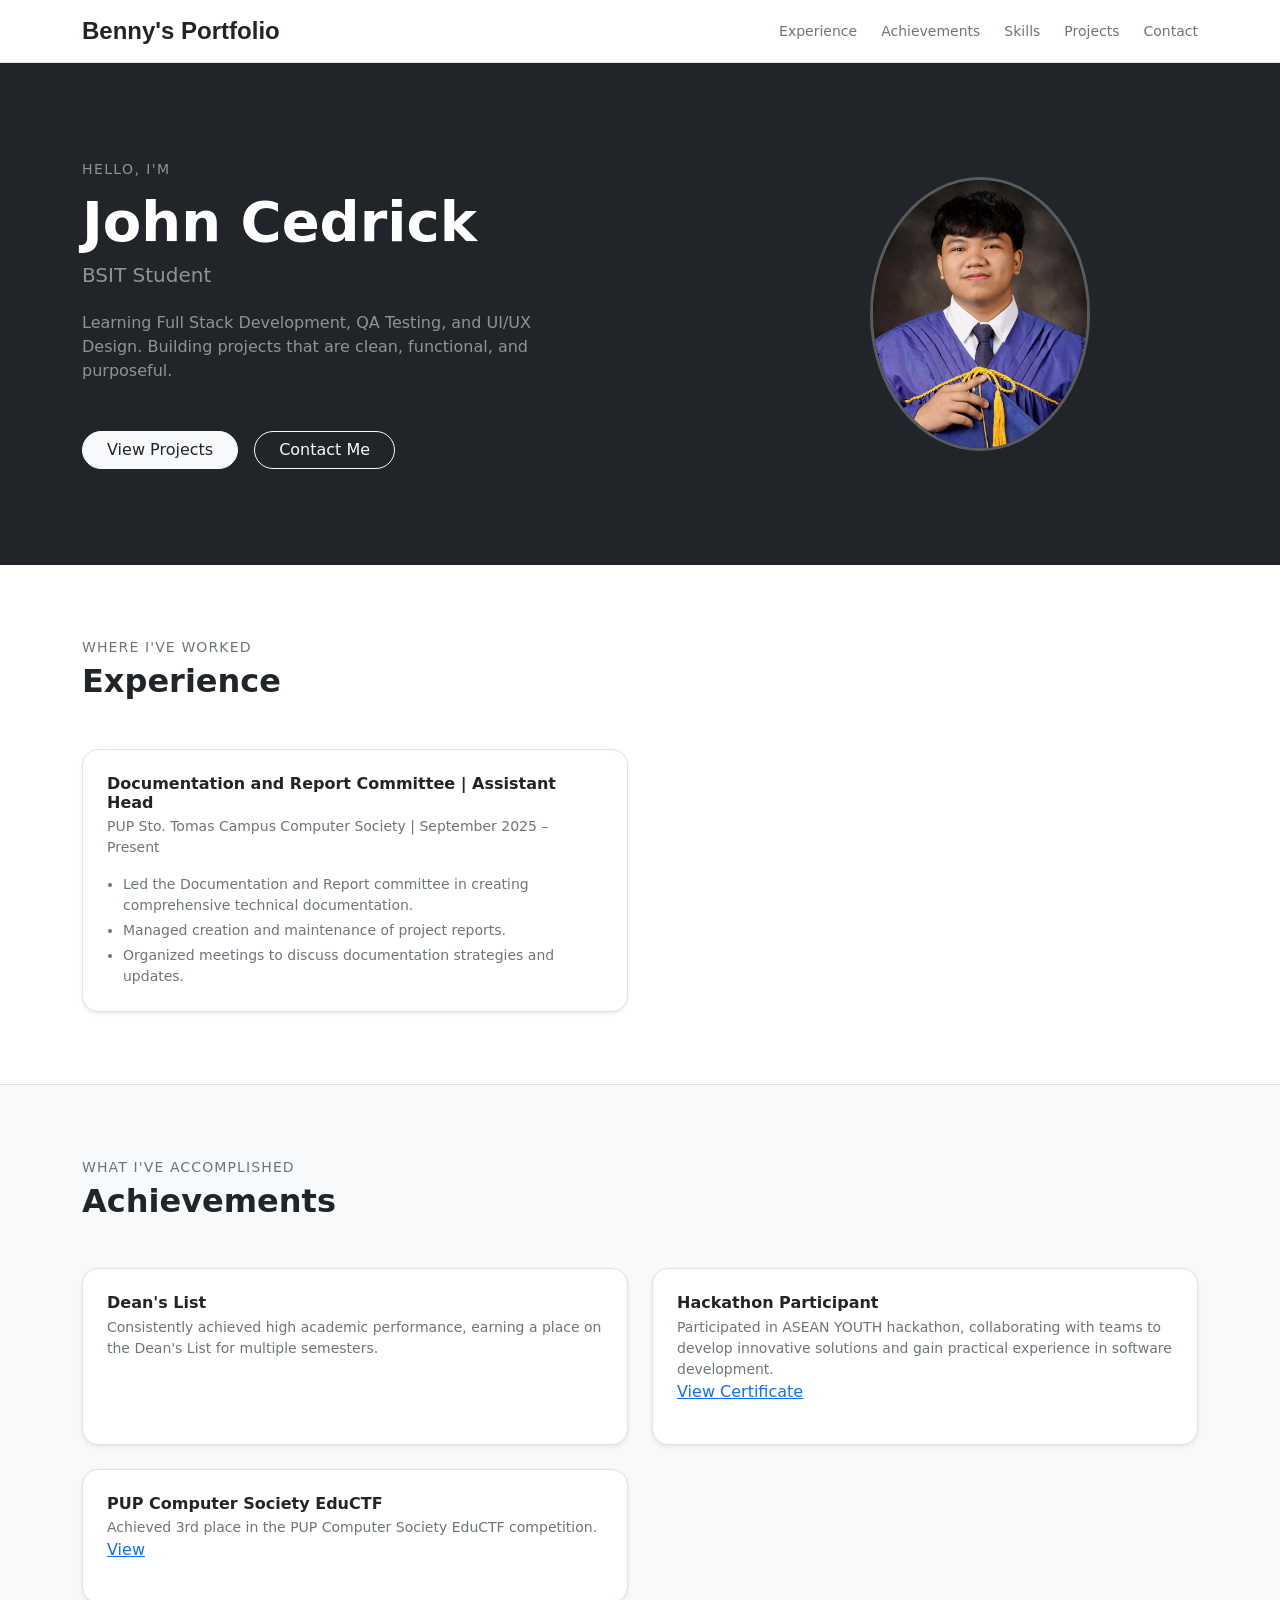
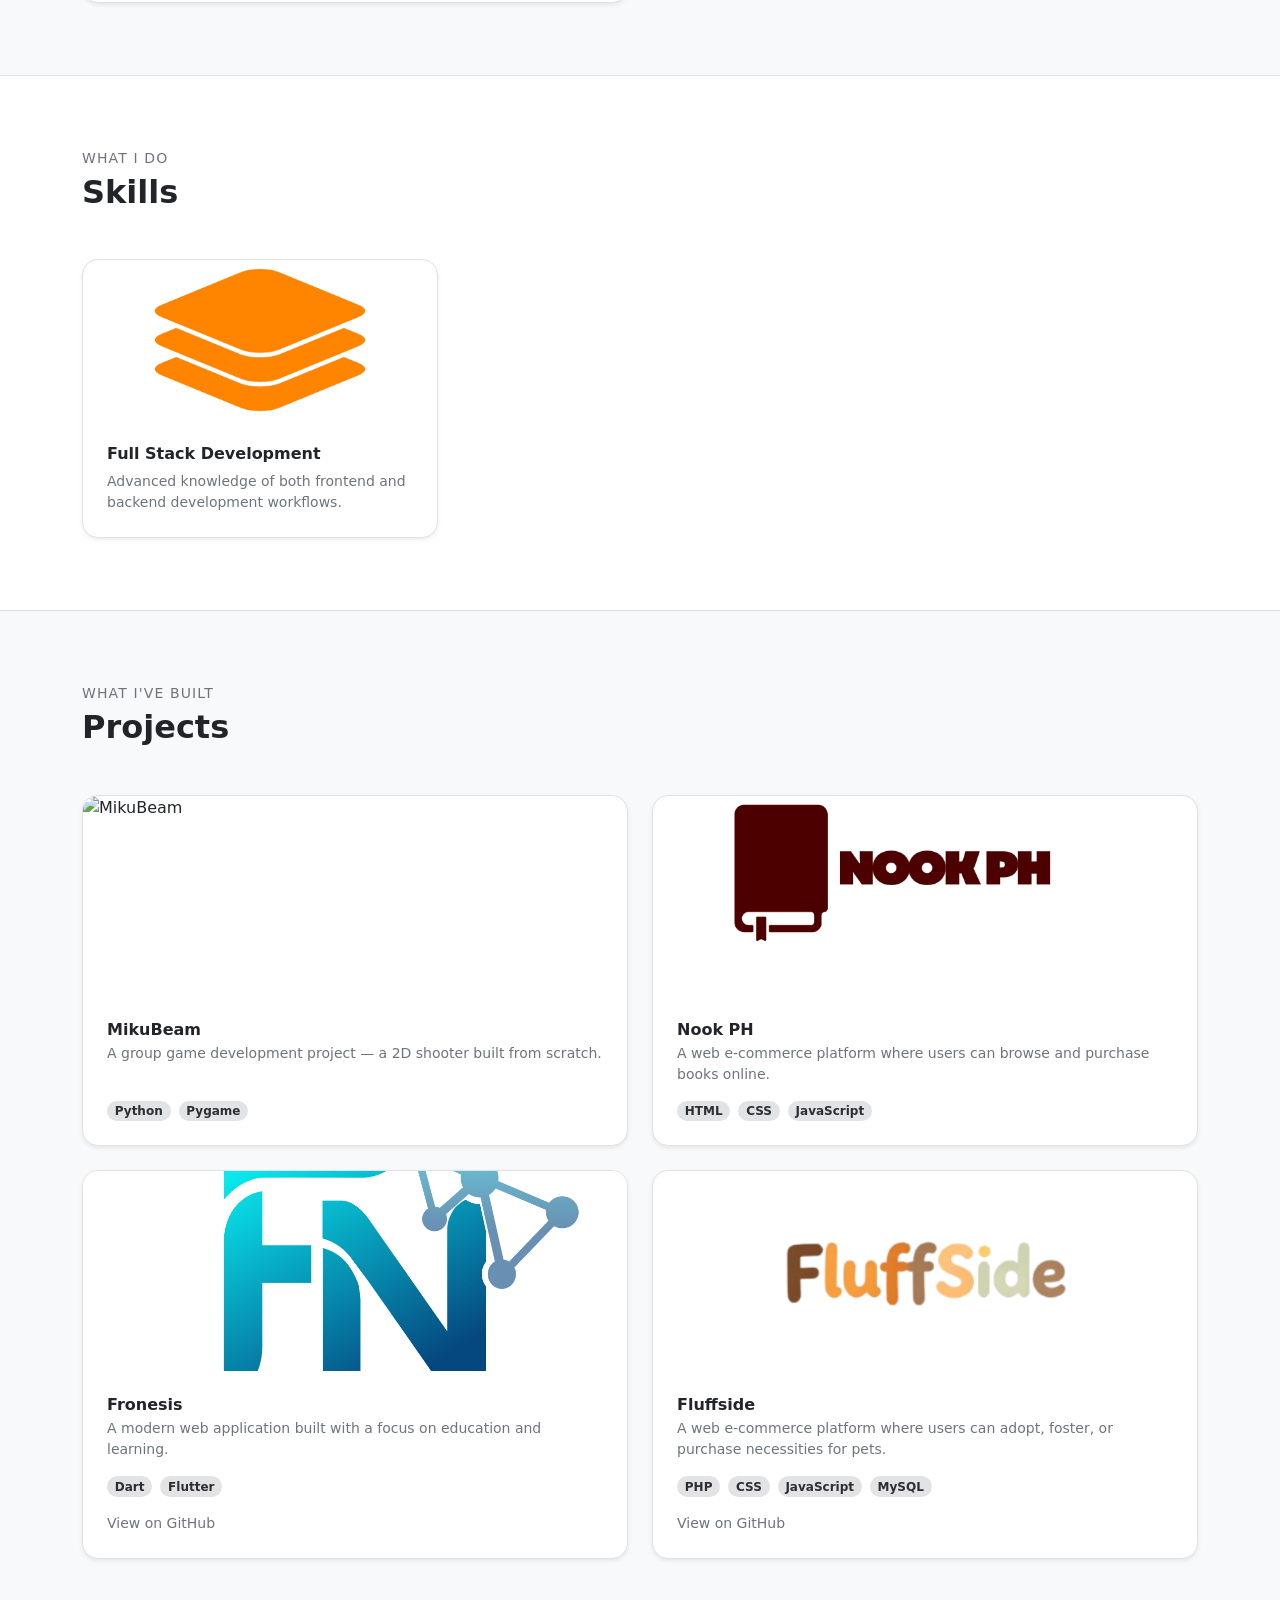
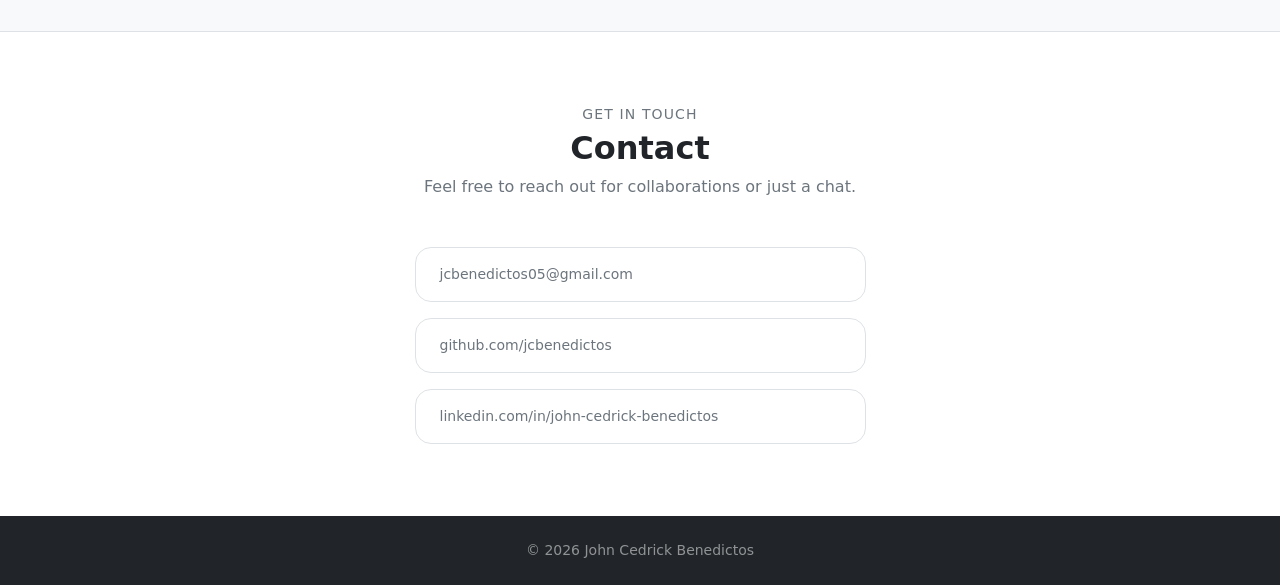
==== index.html @ 55ce28d4 "Add files via upload" ====
<!DOCTYPE html>
<html lang="en">

<head>
    <meta charset="UTF-8" />
    <meta name="viewport" content="width=device-width, initial-scale=1" />
    <title>Benny's Portfolio</title>
    <link rel="icon" href="assets/img/Logo.png" />
    <link href="https://cdn.jsdelivr.net/npm/bootstrap@5.3.8/dist/css/bootstrap.min.css" rel="stylesheet" />
    <link href="assets/css/style.css" rel="stylesheet" />
</head>

<body class="bg-white">


    <nav class="navbar bg-white border-bottom sticky-top">
        <div class="container">
            <span class="navbar-brand fw-semibold text-dark poppins">Benny's Portfolio</span>
            <div class="d-flex gap-4">
                <a href="#experience" class="text-decoration-none text-secondary small fw-medium">Experience</a>
                <a href="#achievements" class="text-decoration-none text-secondary small fw-medium">Achievements</a>
                <a href="#skills" class="text-decoration-none text-secondary small fw-medium">Skills</a>
                <a href="#projects" class="text-decoration-none text-secondary small fw-medium">Projects</a>
                <a href="#contact" class="text-decoration-none text-secondary small fw-medium">Contact</a>
            </div>
        </div>
    </nav>

    
    <section id="about" class="bg-dark text-white py-5">
        <div class="container py-5">
            <div class="row align-items-center g-5">
                <div class="col-md-7">
                    <p class="text-white-50 small fw-medium mb-2 text-uppercase" style="letter-spacing:.1em;">Hello, I'm
                    </p>
                    <h1 class="display-4 fw-bold mb-2">John Cedrick</h1>
                    <h5 class="text-white-50 fw-normal mb-4">BSIT Student</h5>
                    <p class="text-white-50 mb-5" style="max-width:460px;">
                        Learning Full Stack Development, QA Testing, and UI/UX Design. Building projects that are clean,
                        functional, and purposeful.
                    </p>
                    <div class="d-flex gap-3">
                        <a href="#projects" class="btn btn-light text-dark rounded-pill px-4 fw-medium">View
                            Projects</a>
                        <a href="#contact" class="btn btn-outline-light rounded-pill px-4">Contact Me</a>
                    </div>
                </div>
                <div class="col-md-5 text-center">
                    <img src="assets/img/Benny.jpg"
                        class="img-fluid rounded-circle border border-3 border-white border-opacity-25"
                        style="max-width:220px;" alt="Benny" />
                </div>
            </div>
        </div>
    </section>

    
    <section id="experience" class="py-5 bg-white border-bottom">
        <div class="container py-4">
            <p class="text-secondary text-uppercase fw-medium small mb-1" style="letter-spacing:.08em;">Where I've
                Worked</p>
            <h2 class="fw-bold mb-5">Experience</h2>
            <div class="row g-4 align-items-stretch">
                <div class="col-md-6">
                    <div class="card border rounded-4 h-100 shadow-sm">
                        <div class="card-body p-4">
                            <h6 class="fw-semibold mb-1">Documentation and Report Committee | Assistant Head</h6>
                            <p class="text-secondary small mb-3">PUP Sto. Tomas Campus Computer Society | September 2025 – Present</p>
                            <ul class="text-secondary small mb-0 ps-3">
                                <li class="mb-1">Led the Documentation and Report committee in creating comprehensive technical
                                    documentation.</li>
                                <li class="mb-1">Managed creation and maintenance of project reports.</li>
                                <li>Organized meetings to discuss documentation strategies and updates.</li>
                            </ul>
                        </div>
                    </div>
                </div>
            </div>
        </div>
    </section>

    
    <section id="achievements" class="py-5 bg-light border-bottom">
        <div class="container py-4">
            <p class="text-secondary text-uppercase fw-medium small mb-1" style="letter-spacing:.08em;">What I've
                Accomplished</p>
            <h2 class="fw-bold mb-5">Achievements</h2>
            <div class="row g-4 align-items-stretch">
                <div class="col-md-6">
                    <div class="card border rounded-4 h-100 shadow-sm">
                        <div class="card-body p-4">
                            <h6 class="fw-semibold mb-1">Dean's List</h6>
                            <p class="text-secondary small mb-0">Consistently achieved high academic performance, earning a
                                place on the Dean's List for multiple semesters.</p>
                        </div>
                    </div>
                </div>
                <div class="col-md-6">
                    <div class="card border rounded-4 h-100 shadow-sm">
                        <div class="card-body p-4">
                            <h6 class="fw-semibold mb-1">Hackathon Participant</h6>
                            <p class="text-secondary small mb-0">Participated in ASEAN YOUTH hackathon, collaborating with teams
                                to develop innovative solutions and gain practical experience in software development.</p>
                            <p><a href="https://www.virtualbadge.io/certificate-validator?credential=a45b8878-f7ba-4726-ac43-d68487624191" target="_blank" class="text-decoration-underline">View Certificate</a></p>
                        </div>
                    </div>  
                </div>
                <div class="col-md-6">
                    <div class="card border rounded-4 h-100 shadow-sm">
                        <div class="card-body p-4">
                            <h6 class="fw-semibold mb-1">PUP Computer Society EduCTF</h6>
                            <p class="text-secondary small mb-0">Achieved 3rd place in the PUP Computer Society EduCTF competition.</p>
                            <p><a href="https://www.facebook.com/photo/?fbid=1570860725044762&set=pcb.1570860751711426" target="_blank" class="text-decoration-underline">View</a></p>
                        </div>
                    </div>
                </div>
            </div>        
        </div>
    </section>

    
    <section id="skills" class="py-5 bg-white border-bottom">
        <div class="container py-4">
            <p class="text-secondary text-uppercase fw-medium small mb-1" style="letter-spacing:.08em;">What I Do</p>
            <h2 class="fw-bold mb-5">Skills</h2>
            <div class="row g-4">
                <div class="col-md-4">
                    <div class="card border rounded-4 h-100 overflow-hidden shadow-sm">
                        <img src="assets/img/FullStack.png" class="card-img-top object-fit-cover" style="height:160px;"
                            alt="Full Stack Development" />
                        <div class="card-body p-4">
                            <h6 class="fw-semibold mb-2">Full Stack Development</h6>
                            <p class="text-secondary small mb-0">Advanced knowledge of both frontend and backend
                                development workflows.</p>
                        </div>
                    </div>
                </div>
            </div>
        </div>
    </section>

    <section id="projects" class="py-5 bg-light border-bottom">
        <div class="container py-4">
            <p class="text-secondary text-uppercase fw-medium small mb-1" style="letter-spacing:.08em;">What I've Built
            </p>
            <h2 class="fw-bold mb-5">Projects</h2>
            <div class="row g-4 align-items-stretch">

                <div class="col-md-6">
                    <div class="card border rounded-4 h-100 overflow-hidden shadow-sm">
                        <img src="assets/img/MikuBeam.png" class="card-img-top object-fit-cover" style="height:200px;"
                            alt="MikuBeam" />
                        <div class="card-body p-4 d-flex flex-column">
                            <h6 class="fw-semibold mb-1">MikuBeam</h6>
                            <p class="text-secondary small mb-3 flex-grow-1">A group game development project — a 2D
                                shooter built from scratch.</p>
                            <div class="d-flex gap-2 flex-wrap">
                                <span
                                    class="badge bg-secondary-subtle text-secondary-emphasis rounded-pill">Python</span>
                                <span
                                    class="badge bg-secondary-subtle text-secondary-emphasis rounded-pill">Pygame</span>
                            </div>
                        </div>
                    </div>
                </div>

                <div class="col-md-6">
                    <div class="card border rounded-4 h-100 overflow-hidden shadow-sm">
                        <img src="assets/img/Nook.png" class="card-img-top object-fit-cover" style="height:200px;"
                            alt="Nook PH" />
                        <div class="card-body p-4 d-flex flex-column">
                            <h6 class="fw-semibold mb-1">Nook PH</h6>
                            <p class="text-secondary small mb-3 flex-grow-1">A web e-commerce platform where users can
                                browse and purchase books online.</p>
                            <div class="d-flex gap-2 flex-wrap">
                                <span class="badge bg-secondary-subtle text-secondary-emphasis rounded-pill">HTML</span>
                                <span class="badge bg-secondary-subtle text-secondary-emphasis rounded-pill">CSS</span>
                                <span
                                    class="badge bg-secondary-subtle text-secondary-emphasis rounded-pill">JavaScript</span>
                            </div>
                        </div>
                    </div>
                </div>

                <div class="col-md-6">
                    <div class="card border rounded-4 h-100 overflow-hidden shadow-sm">
                        <img src="assets/img/Fronesis.png" class="card-img-top object-fit-cover" style="height:200px;"
                            alt="Fronesis" />
                        <div class="card-body p-4 d-flex flex-column">
                            <h6 class="fw-semibold mb-1">Fronesis</h6>
                            <p class="text-secondary small mb-3 flex-grow-1">A modern web application built with a focus
                                on education and learning.</p>
                            <div class="d-flex gap-2 flex-wrap mb-3">
                                <span class="badge bg-secondary-subtle text-secondary-emphasis rounded-pill">Dart</span>
                                <span
                                    class="badge bg-secondary-subtle text-secondary-emphasis rounded-pill">Flutter</span>
                            </div>
                            <a href="https://github.com/MarckJedrickMabalot/Fronesis.git" target="_blank"
                                class="text-secondary small text-decoration-none">
                                View on GitHub
                            </a>
                        </div>
                    </div>
                </div>

                <div class="col-md-6">
                    <div class="card border rounded-4 h-100 overflow-hidden shadow-sm">
                        <img src="assets/img/Fluffside.png" class="card-img-top object-fit-cover" style="height:200px;"
                            alt="Fluffside" />
                        <div class="card-body p-4 d-flex flex-column">
                            <h6 class="fw-semibold mb-1">Fluffside</h6>
                            <p class="text-secondary small mb-3 flex-grow-1">A web e-commerce platform where users can
                                adopt, foster, or purchase necessities for pets.</p>
                            <div class="d-flex gap-2 flex-wrap mb-3">
                                <span class="badge bg-secondary-subtle text-secondary-emphasis rounded-pill">PHP</span>
                                <span class="badge bg-secondary-subtle text-secondary-emphasis rounded-pill">CSS</span>
                                <span
                                    class="badge bg-secondary-subtle text-secondary-emphasis rounded-pill">JavaScript</span>
                                <span
                                    class="badge bg-secondary-subtle text-secondary-emphasis rounded-pill">MySQL</span>
                            </div>
                            <a href="https://github.com/jcbenedictos/Fluffside.git" target="_blank"
                                class="text-secondary small text-decoration-none">
                                View on GitHub
                            </a>
                        </div>
                    </div>
                </div>

            </div>
        </div>
    </section>

    
    <section id="contact" class="py-5 bg-white">
        <div class="container py-4">
            <div class="row justify-content-center">
                <div class="col-lg-5 text-center">
                    <p class="text-secondary text-uppercase fw-medium small mb-1" style="letter-spacing:.08em;">Get In
                        Touch</p>
                    <h2 class="fw-bold mb-2">Contact</h2>
                    <p class="text-secondary mb-5">Feel free to reach out for collaborations or just a chat.</p>
                    <div class="vstack gap-3 text-start">
                        <div class="d-flex align-items-center gap-3 border rounded-4 px-4 py-3">
                            <span class="text-secondary small">jcbenedictos05@gmail.com</span>
                        </div>
                        <a href="https://github.com/jcbenedictos" target="_blank"
                            class="d-flex align-items-center gap-3 border rounded-4 px-4 py-3 text-decoration-none">
                            <span class="text-secondary small">github.com/jcbenedictos</span>
                        </a>
                        <a href="https://www.linkedin.com/in/john-cedrick-benedictos-a9b222416/" target="_blank"
                            class="d-flex align-items-center gap-3 border rounded-4 px-4 py-3 text-decoration-none">
                            <span class="text-secondary small">linkedin.com/in/john-cedrick-benedictos</span>
                        </a>
                    </div>
                </div>
            </div>
        </div>
    </section>

    <footer class="bg-dark py-4 text-center">
        <p class="small mb-0 text-white-50">© 2026 John Cedrick Benedictos</p>
    </footer>

</body>

</html>
---- assets/css/style.css ----
.poppins {
    font-family: 'Poppins', sans-serif;
    font-size: 24px;
}

.montserrat {
    font-family: 'Montserrat', sans-serif;
    font-size: 24px;
}
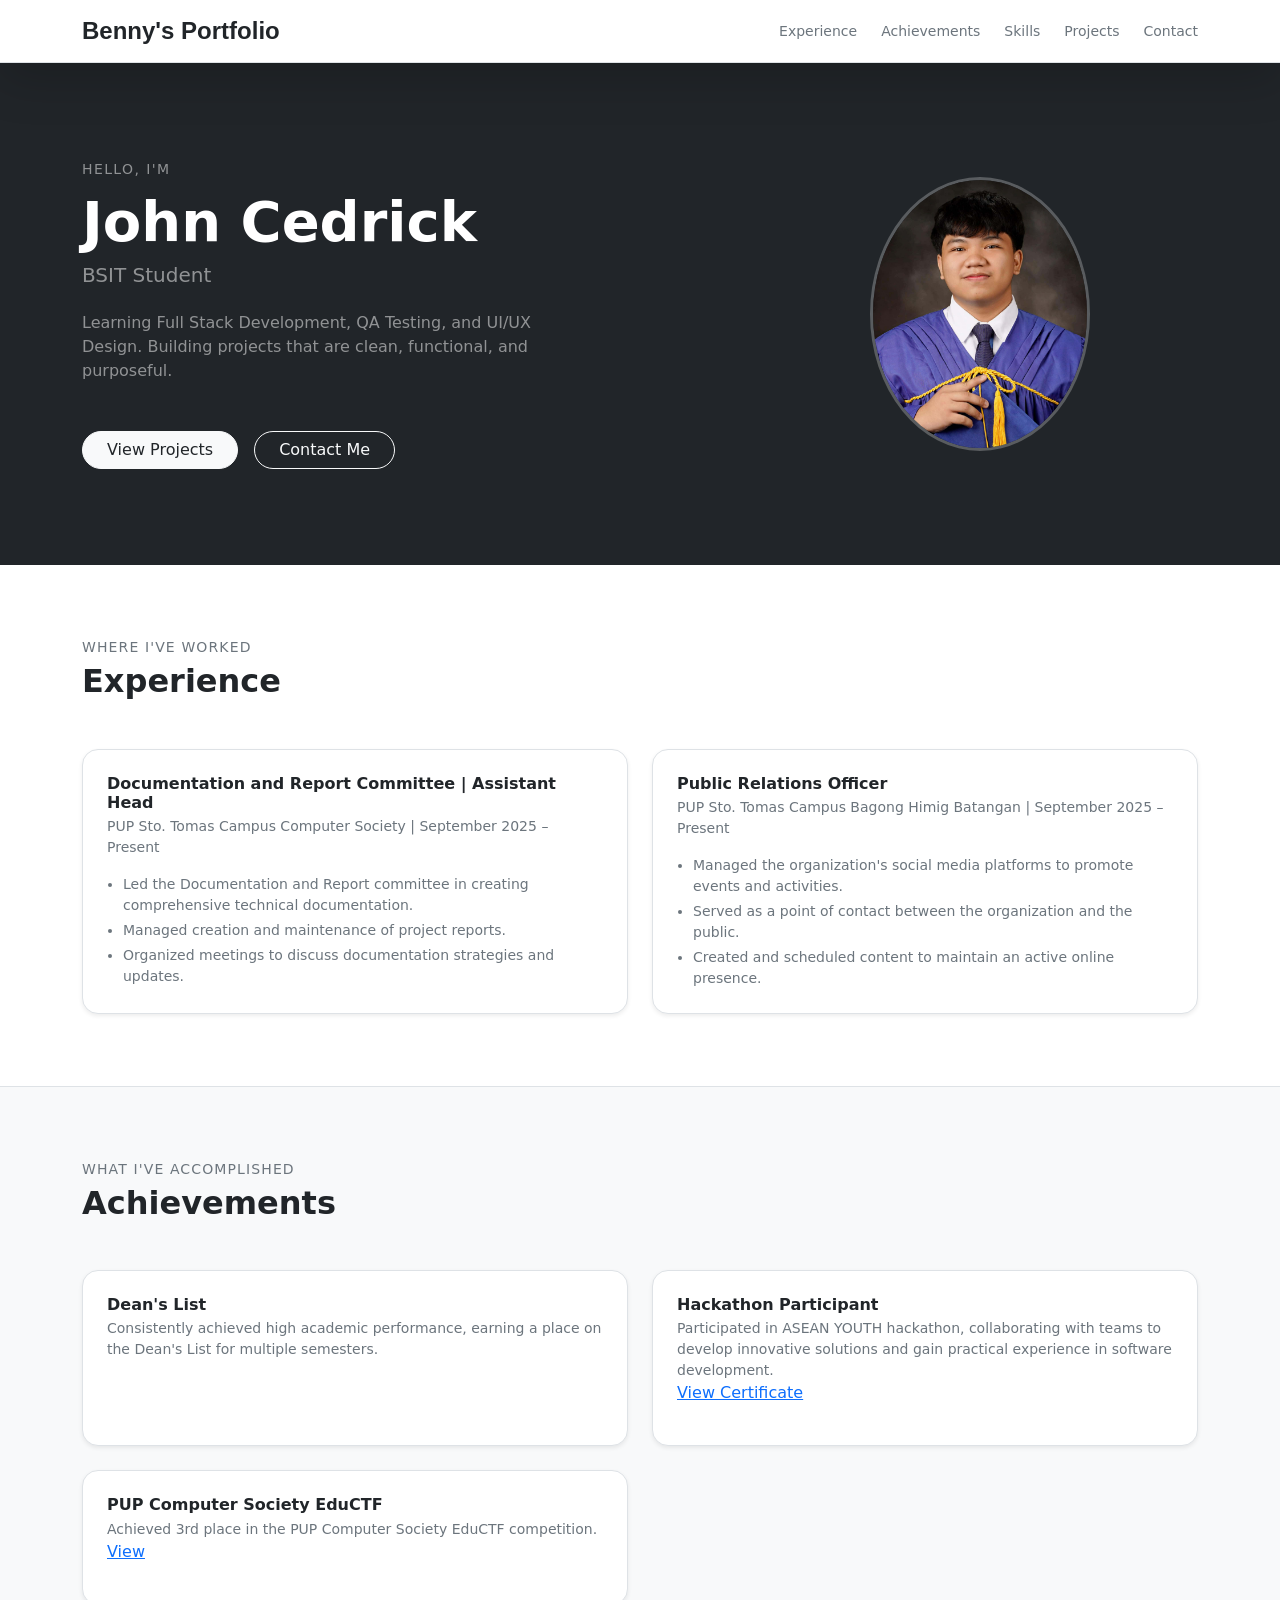
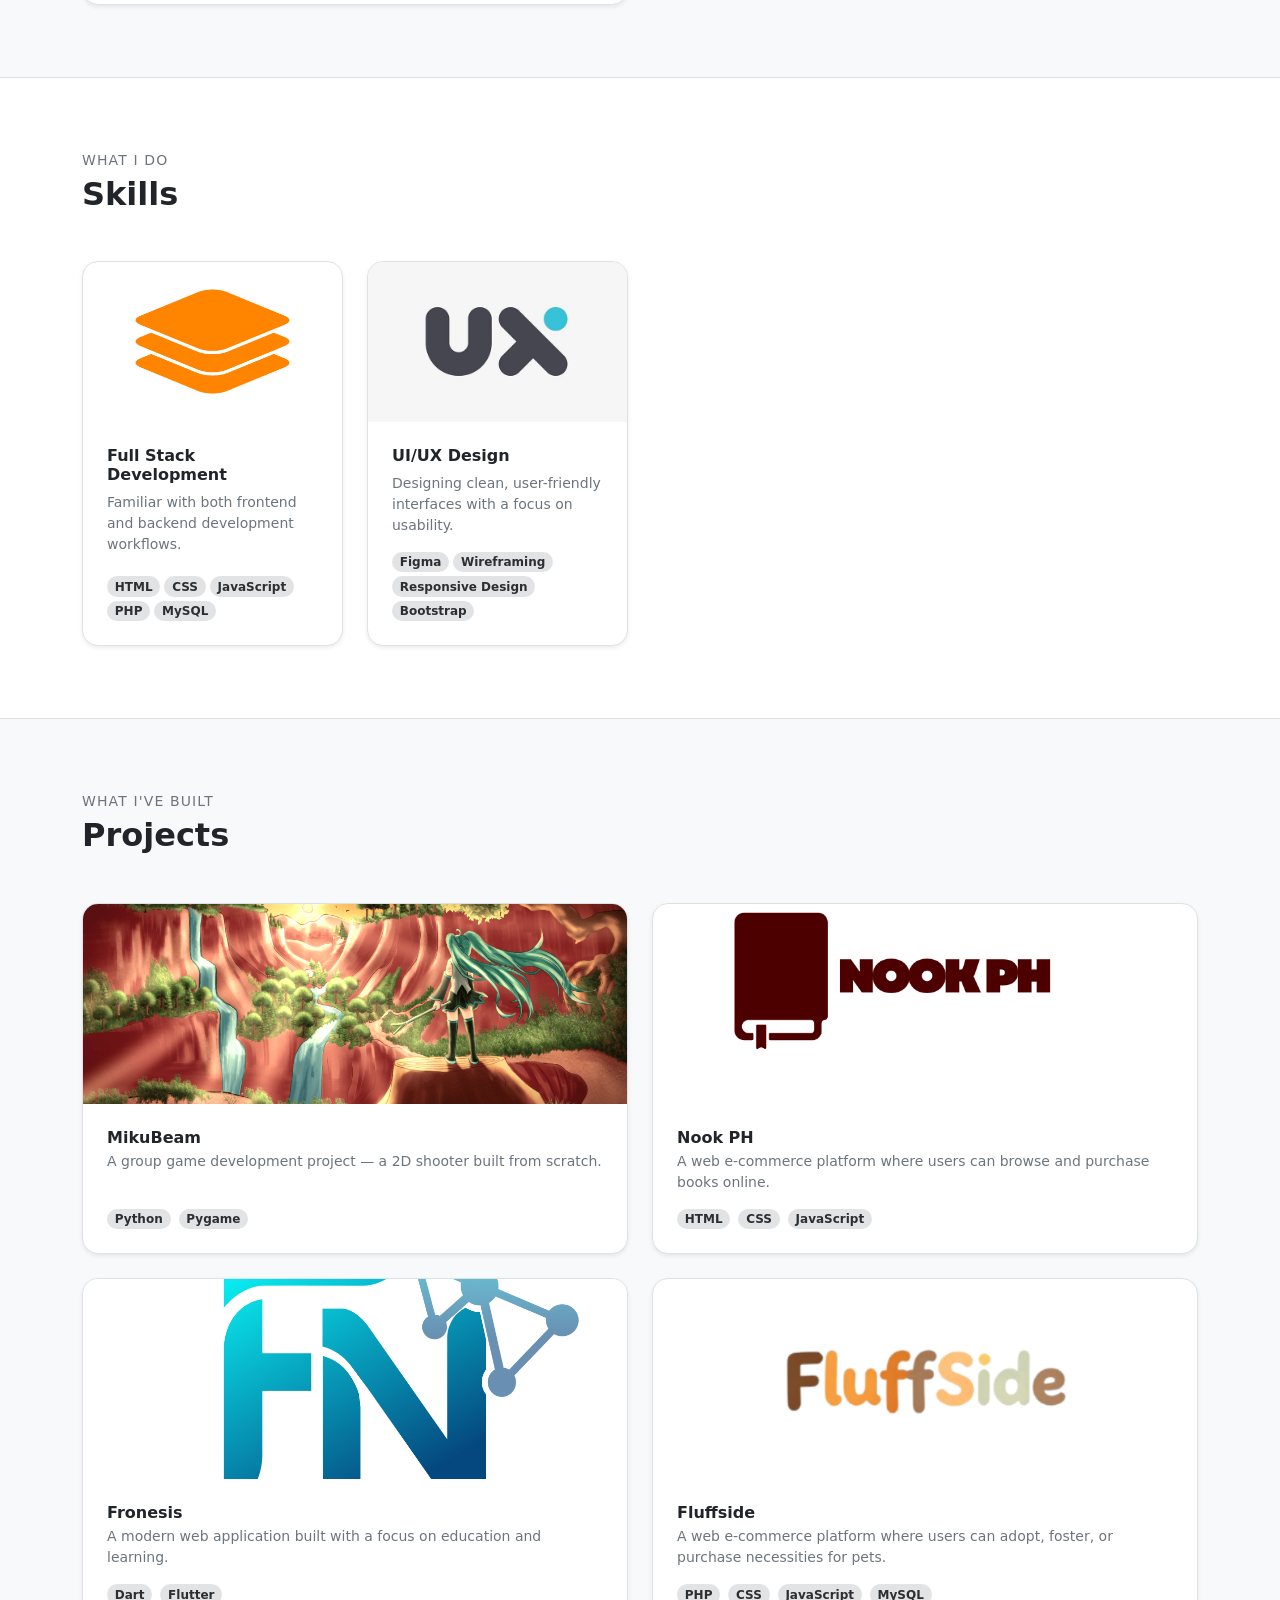
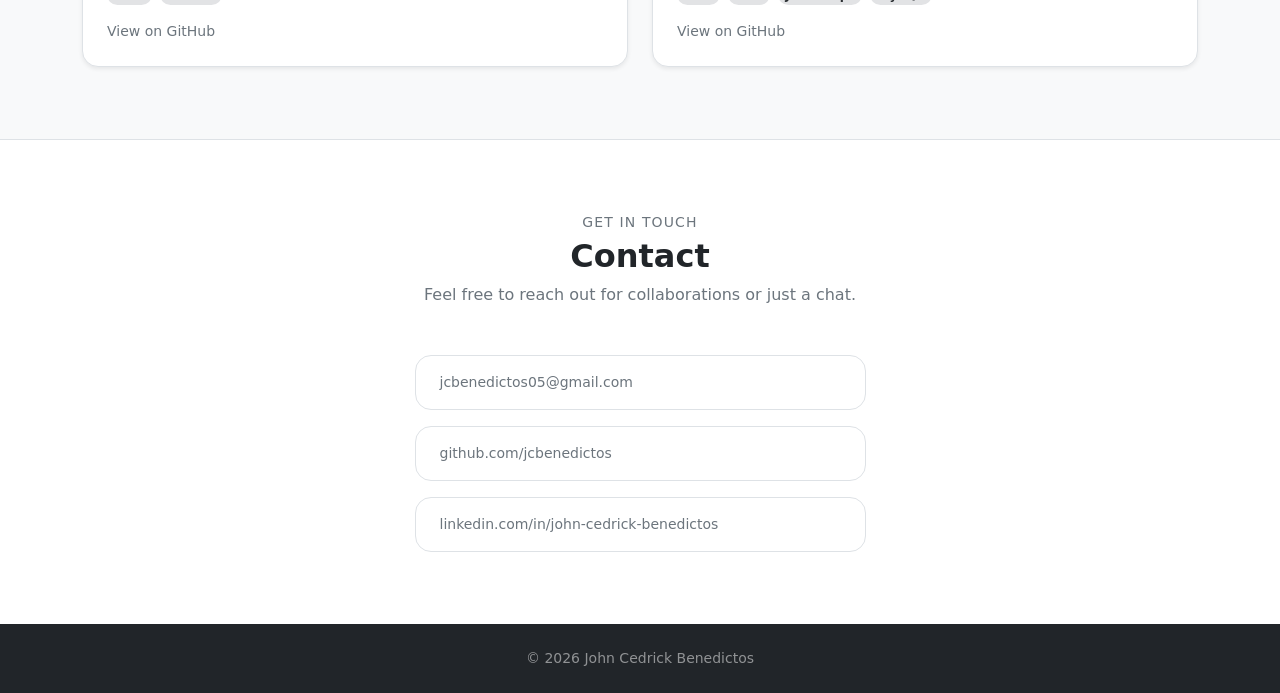
==== commit 04deb238: "Please gumana ka Hatsune Miku" ====
--- a/index.html
+++ b/index.html
@@ -2,18 +2,17 @@
 <html lang="en">
 
 <head>
-    <meta charset="UTF-8" />
-    <meta name="viewport" content="width=device-width, initial-scale=1" />
+    <meta charset="UTF-8"/>
+    <meta name="viewport" content="width=device-width, initial-scale=1"/>
     <title>Benny's Portfolio</title>
-    <link rel="icon" href="assets/img/Logo.png" />
-    <link href="https://cdn.jsdelivr.net/npm/bootstrap@5.3.8/dist/css/bootstrap.min.css" rel="stylesheet" />
-    <link href="assets/css/style.css" rel="stylesheet" />
+    <link rel="icon" href="assets/img/Logo.png"/>
+    <link href="https://cdn.jsdelivr.net/npm/bootstrap@5.3.8/dist/css/bootstrap.min.css" rel="stylesheet"/>
+    <link href="assets/css/style.css" rel="stylesheet"/>
 </head>
 
 <body class="bg-white">
 
-
-    <nav class="navbar bg-white border-bottom sticky-top">
+    <nav class="navbar bg-white border-bottom sticky-top shadow-lg">
         <div class="container">
             <span class="navbar-brand fw-semibold text-dark poppins">Benny's Portfolio</span>
             <div class="d-flex gap-4">
@@ -26,7 +25,6 @@
         </div>
     </nav>
 
-    
     <section id="about" class="bg-dark text-white py-5">
         <div class="container py-5">
             <div class="row align-items-center g-5">
@@ -54,7 +52,6 @@
         </div>
     </section>
 
-    
     <section id="experience" class="py-5 bg-white border-bottom">
         <div class="container py-4">
             <p class="text-secondary text-uppercase fw-medium small mb-1" style="letter-spacing:.08em;">Where I've
@@ -65,9 +62,11 @@
                     <div class="card border rounded-4 h-100 shadow-sm">
                         <div class="card-body p-4">
                             <h6 class="fw-semibold mb-1">Documentation and Report Committee | Assistant Head</h6>
-                            <p class="text-secondary small mb-3">PUP Sto. Tomas Campus Computer Society | September 2025 – Present</p>
+                            <p class="text-secondary small mb-3">PUP Sto. Tomas Campus Computer Society | September 2025
+                                – Present</p>
                             <ul class="text-secondary small mb-0 ps-3">
-                                <li class="mb-1">Led the Documentation and Report committee in creating comprehensive technical
+                                <li class="mb-1">Led the Documentation and Report committee in creating comprehensive
+                                    technical
                                     documentation.</li>
                                 <li class="mb-1">Managed creation and maintenance of project reports.</li>
                                 <li>Organized meetings to discuss documentation strategies and updates.</li>
@@ -75,11 +74,26 @@
                         </div>
                     </div>
                 </div>
-            </div>
-        </div>
-    </section>
-
-    
+                <div class="col-md-6">
+                    <div class="card border rounded-4 h-100 shadow-sm">
+                        <div class="card-body p-4">
+                            <h6 class="fw-semibold mb-1">Public Relations Officer</h6>
+                            <p class="text-secondary small mb-3">PUP Sto. Tomas Campus Bagong Himig Batangan | September
+                                2025 – Present</p>
+                            <ul class="text-secondary small mb-0 ps-3">
+                                <li class="mb-1">Managed the organization's social media platforms to promote events and
+                                    activities.</li>
+                                <li class="mb-1">Served as a point of contact between the organization and the public.
+                                </li>
+                                <li>Created and scheduled content to maintain an active online presence.</li>
+                            </ul>
+                        </div>
+                    </div>
+                </div>
+            </div>
+        </div>
+    </section>
+
     <section id="achievements" class="py-5 bg-light border-bottom">
         <div class="container py-4">
             <p class="text-secondary text-uppercase fw-medium small mb-1" style="letter-spacing:.08em;">What I've
@@ -90,7 +104,8 @@
                     <div class="card border rounded-4 h-100 shadow-sm">
                         <div class="card-body p-4">
                             <h6 class="fw-semibold mb-1">Dean's List</h6>
-                            <p class="text-secondary small mb-0">Consistently achieved high academic performance, earning a
+                            <p class="text-secondary small mb-0">Consistently achieved high academic performance,
+                                earning a
                                 place on the Dean's List for multiple semesters.</p>
                         </div>
                     </div>
@@ -99,39 +114,73 @@
                     <div class="card border rounded-4 h-100 shadow-sm">
                         <div class="card-body p-4">
                             <h6 class="fw-semibold mb-1">Hackathon Participant</h6>
-                            <p class="text-secondary small mb-0">Participated in ASEAN YOUTH hackathon, collaborating with teams
-                                to develop innovative solutions and gain practical experience in software development.</p>
-                            <p><a href="https://www.virtualbadge.io/certificate-validator?credential=a45b8878-f7ba-4726-ac43-d68487624191" target="_blank" class="text-decoration-underline">View Certificate</a></p>
-                        </div>
-                    </div>  
+                            <p class="text-secondary small mb-0">Participated in ASEAN YOUTH hackathon, collaborating
+                                with teams
+                                to develop innovative solutions and gain practical experience in software development.
+                            </p>
+                            <p><a href="https://www.virtualbadge.io/certificate-validator?credential=a45b8878-f7ba-4726-ac43-d68487624191"
+                                    target="_blank" class="text-decoration-underline">View Certificate</a></p>
+                        </div>
+                    </div>
                 </div>
                 <div class="col-md-6">
                     <div class="card border rounded-4 h-100 shadow-sm">
                         <div class="card-body p-4">
                             <h6 class="fw-semibold mb-1">PUP Computer Society EduCTF</h6>
-                            <p class="text-secondary small mb-0">Achieved 3rd place in the PUP Computer Society EduCTF competition.</p>
-                            <p><a href="https://www.facebook.com/photo/?fbid=1570860725044762&set=pcb.1570860751711426" target="_blank" class="text-decoration-underline">View</a></p>
-                        </div>
-                    </div>
-                </div>
-            </div>        
-        </div>
-    </section>
-
-    
+                            <p class="text-secondary small mb-0">Achieved 3rd place in the PUP Computer Society EduCTF
+                                competition.</p>
+                            <p><a href="https://www.facebook.com/photo/?fbid=1570860725044762&set=pcb.1570860751711426"
+                                    target="_blank" class="text-decoration-underline">View</a></p>
+                        </div>
+                    </div>
+                </div>
+            </div>
+        </div>
+    </section>
+
     <section id="skills" class="py-5 bg-white border-bottom">
         <div class="container py-4">
             <p class="text-secondary text-uppercase fw-medium small mb-1" style="letter-spacing:.08em;">What I Do</p>
             <h2 class="fw-bold mb-5">Skills</h2>
             <div class="row g-4">
-                <div class="col-md-4">
+                <div class="col-md-3">
                     <div class="card border rounded-4 h-100 overflow-hidden shadow-sm">
                         <img src="assets/img/FullStack.png" class="card-img-top object-fit-cover" style="height:160px;"
                             alt="Full Stack Development" />
-                        <div class="card-body p-4">
+                        <div class="card-body p-4 d-flex flex-column">
                             <h6 class="fw-semibold mb-2">Full Stack Development</h6>
-                            <p class="text-secondary small mb-0">Advanced knowledge of both frontend and backend
-                                development workflows.</p>
+                            <p class="text-secondary small mb-3">Familiar with both frontend and backend development
+                                workflows.</p>
+                            <div class="d-flex flex-wrap gap-1 mt-auto">
+                                <span class="badge bg-secondary-subtle text-secondary-emphasis rounded-pill">HTML</span>
+                                <span class="badge bg-secondary-subtle text-secondary-emphasis rounded-pill">CSS</span>
+                                <span
+                                    class="badge bg-secondary-subtle text-secondary-emphasis rounded-pill">JavaScript</span>
+                                <span class="badge bg-secondary-subtle text-secondary-emphasis rounded-pill">PHP</span>
+                                <span
+                                    class="badge bg-secondary-subtle text-secondary-emphasis rounded-pill">MySQL</span>
+                            </div>
+                        </div>
+                    </div>
+                </div>
+                <div class="col-md-3">
+                    <div class="card border rounded-4 h-100 overflow-hidden shadow-sm">
+                        <img src="assets/img/UIUX.jpg" class="card-img-top object-fit-cover" style="height:160px;"
+                            alt="UI/UX Design" />
+                        <div class="card-body p-4 d-flex flex-column">
+                            <h6 class="fw-semibold mb-2">UI/UX Design</h6>
+                            <p class="text-secondary small mb-3">Designing clean, user-friendly interfaces with a focus
+                                on usability.</p>
+                            <div class="d-flex flex-wrap gap-1 mt-auto">
+                                <span
+                                    class="badge bg-secondary-subtle text-secondary-emphasis rounded-pill">Figma</span>
+                                <span
+                                    class="badge bg-secondary-subtle text-secondary-emphasis rounded-pill">Wireframing</span>
+                                <span class="badge bg-secondary-subtle text-secondary-emphasis rounded-pill">Responsive
+                                    Design</span>
+                                <span
+                                    class="badge bg-secondary-subtle text-secondary-emphasis rounded-pill">Bootstrap</span>
+                            </div>
                         </div>
                     </div>
                 </div>
@@ -148,7 +197,7 @@
 
                 <div class="col-md-6">
                     <div class="card border rounded-4 h-100 overflow-hidden shadow-sm">
-                        <img src="assets/img/MikuBeam.png" class="card-img-top object-fit-cover" style="height:200px;"
+                        <img src="assets/img/Mikubeam.png" class="card-img-top object-fit-cover" style="height:200px;"
                             alt="MikuBeam" />
                         <div class="card-body p-4 d-flex flex-column">
                             <h6 class="fw-semibold mb-1">MikuBeam</h6>
@@ -231,7 +280,6 @@
         </div>
     </section>
 
-    
     <section id="contact" class="py-5 bg-white">
         <div class="container py-4">
             <div class="row justify-content-center">
@@ -263,5 +311,4 @@
     </footer>
 
 </body>
-
 </html>
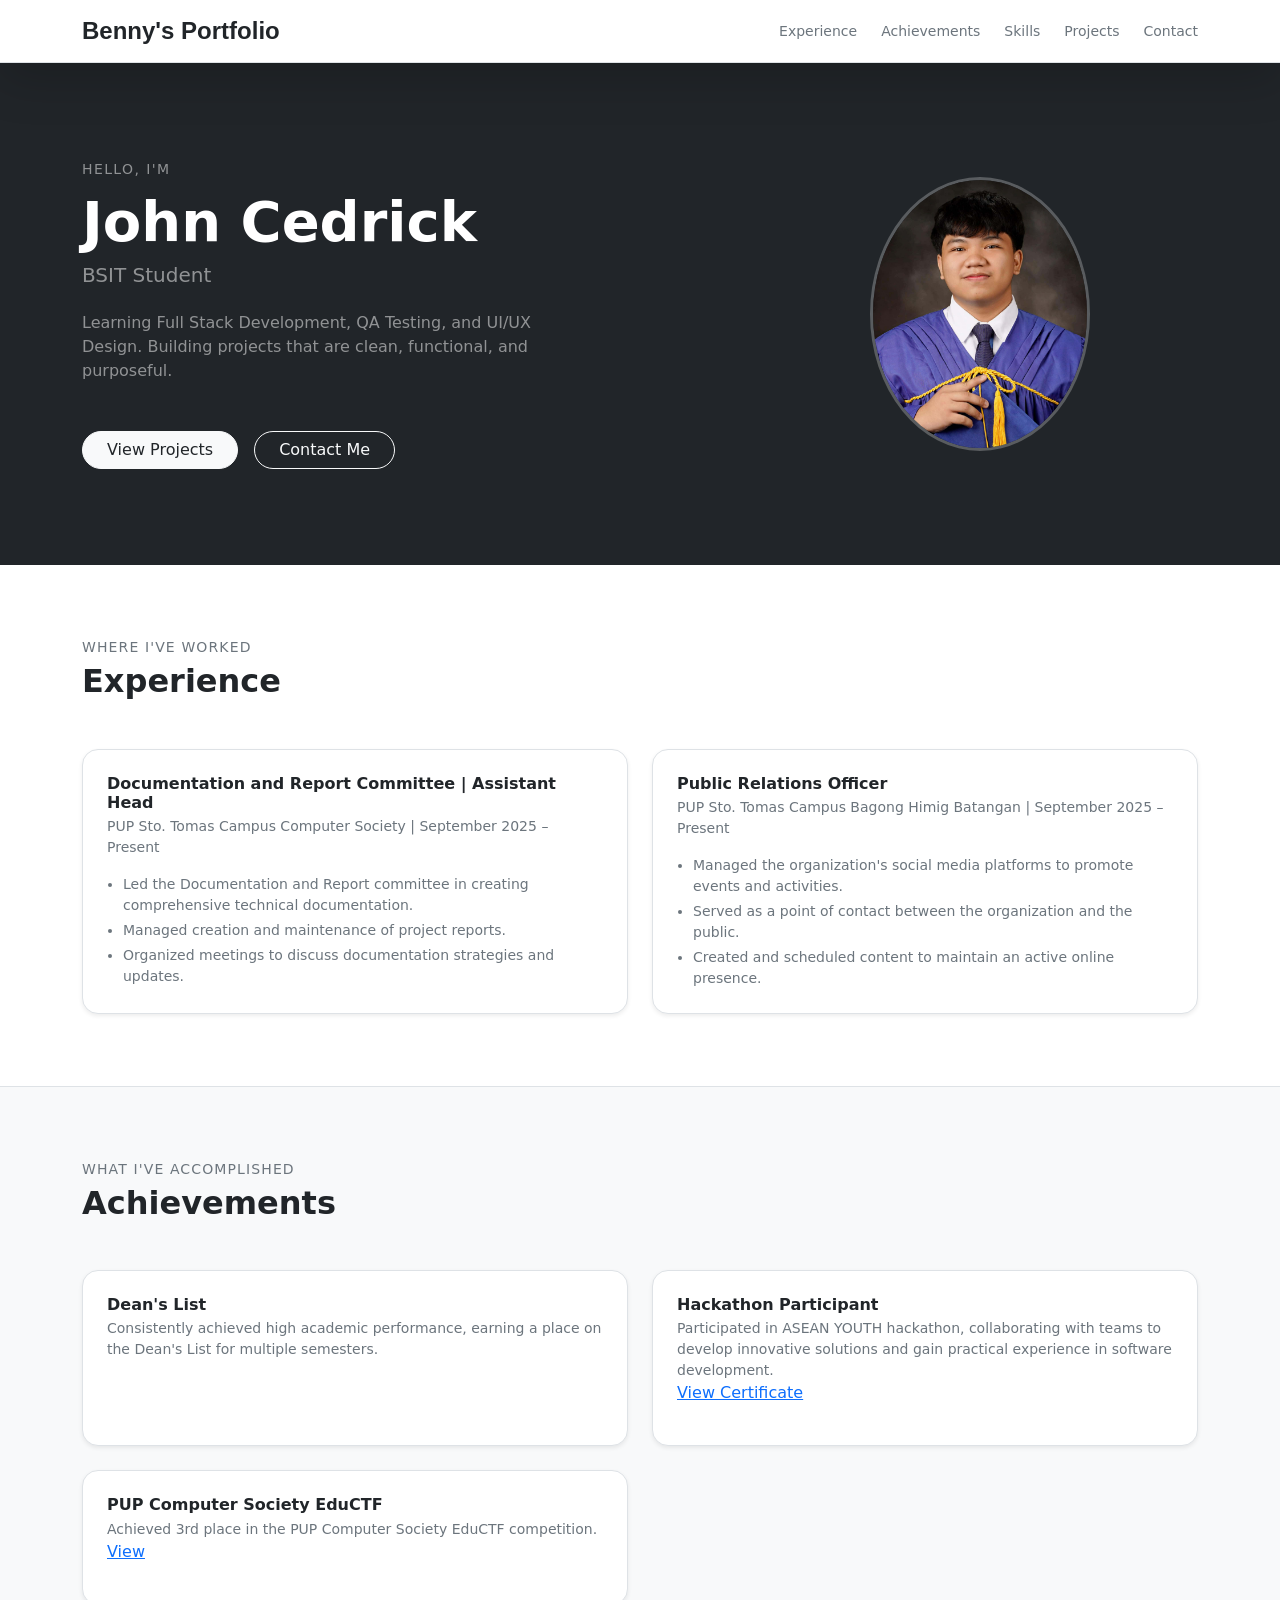
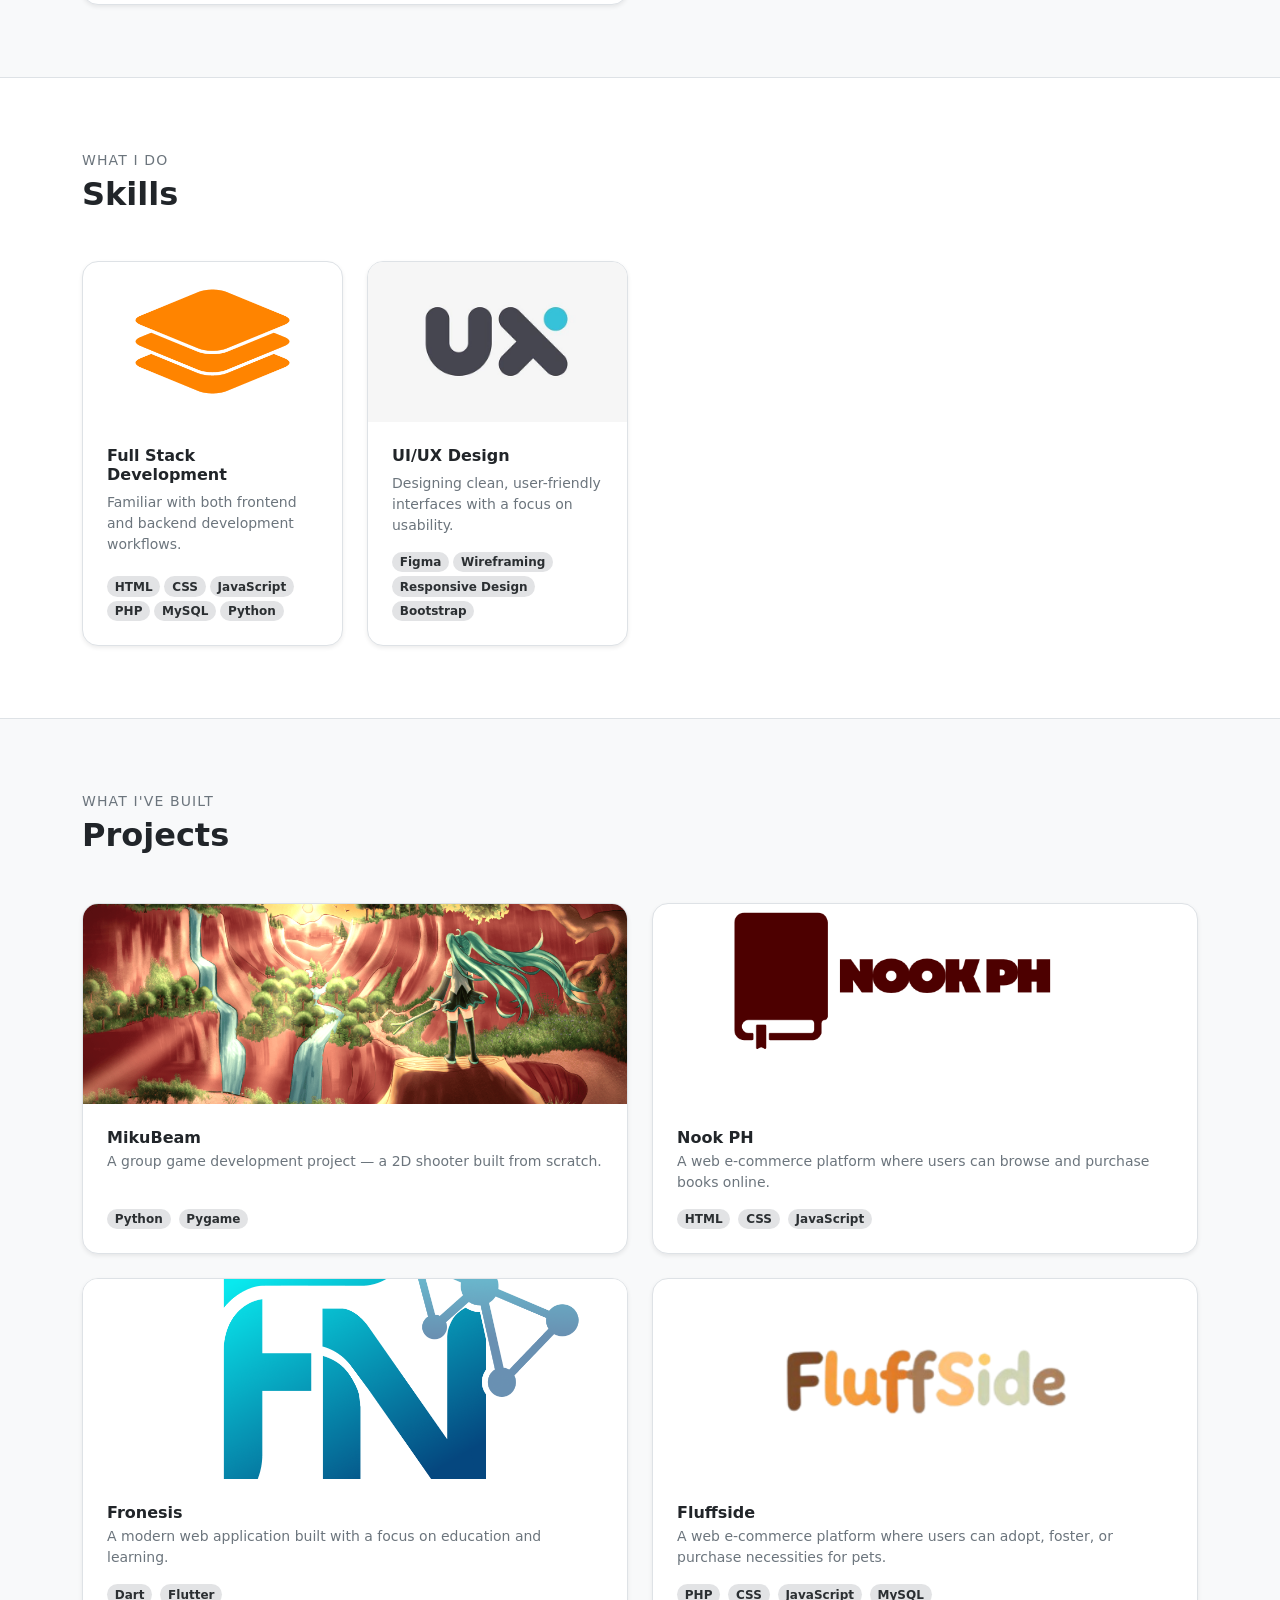
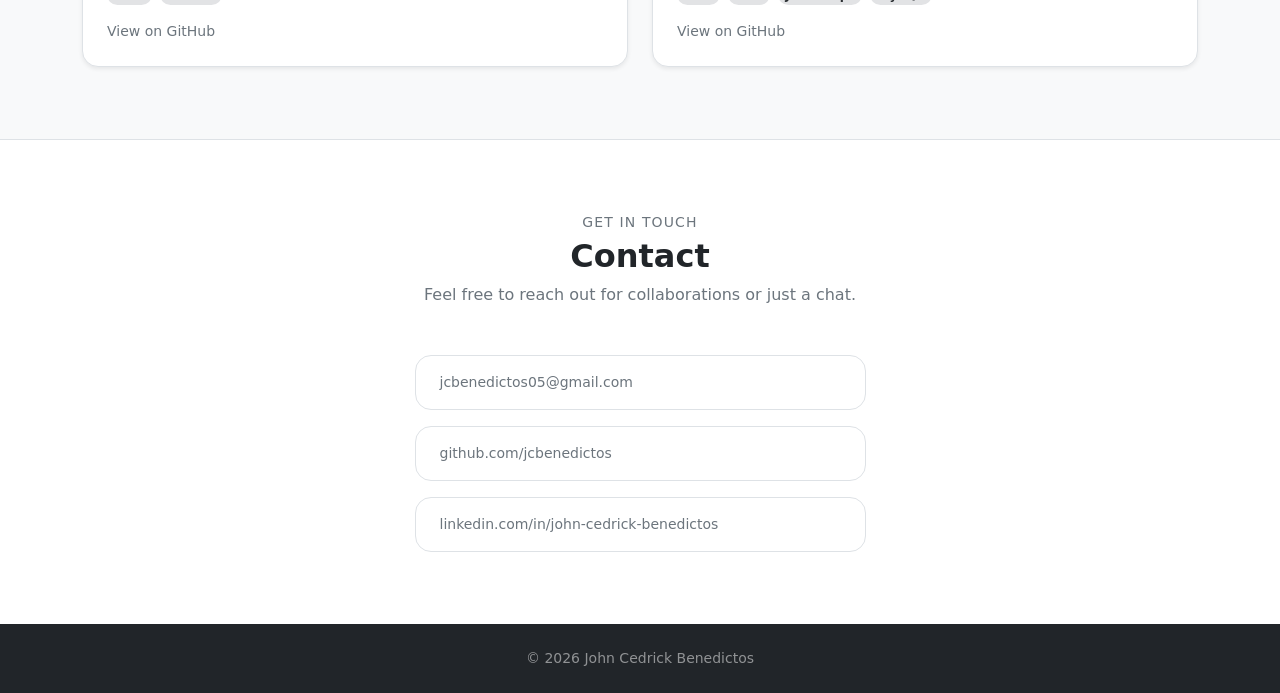
==== commit 01889ebc: "done" ====
--- a/index.html
+++ b/index.html
@@ -159,6 +159,7 @@
                                 <span class="badge bg-secondary-subtle text-secondary-emphasis rounded-pill">PHP</span>
                                 <span
                                     class="badge bg-secondary-subtle text-secondary-emphasis rounded-pill">MySQL</span>
+                                <span class="badge bg-secondary-subtle text-secondary-emphasis rounded-pill">Python</span>
                             </div>
                         </div>
                     </div>
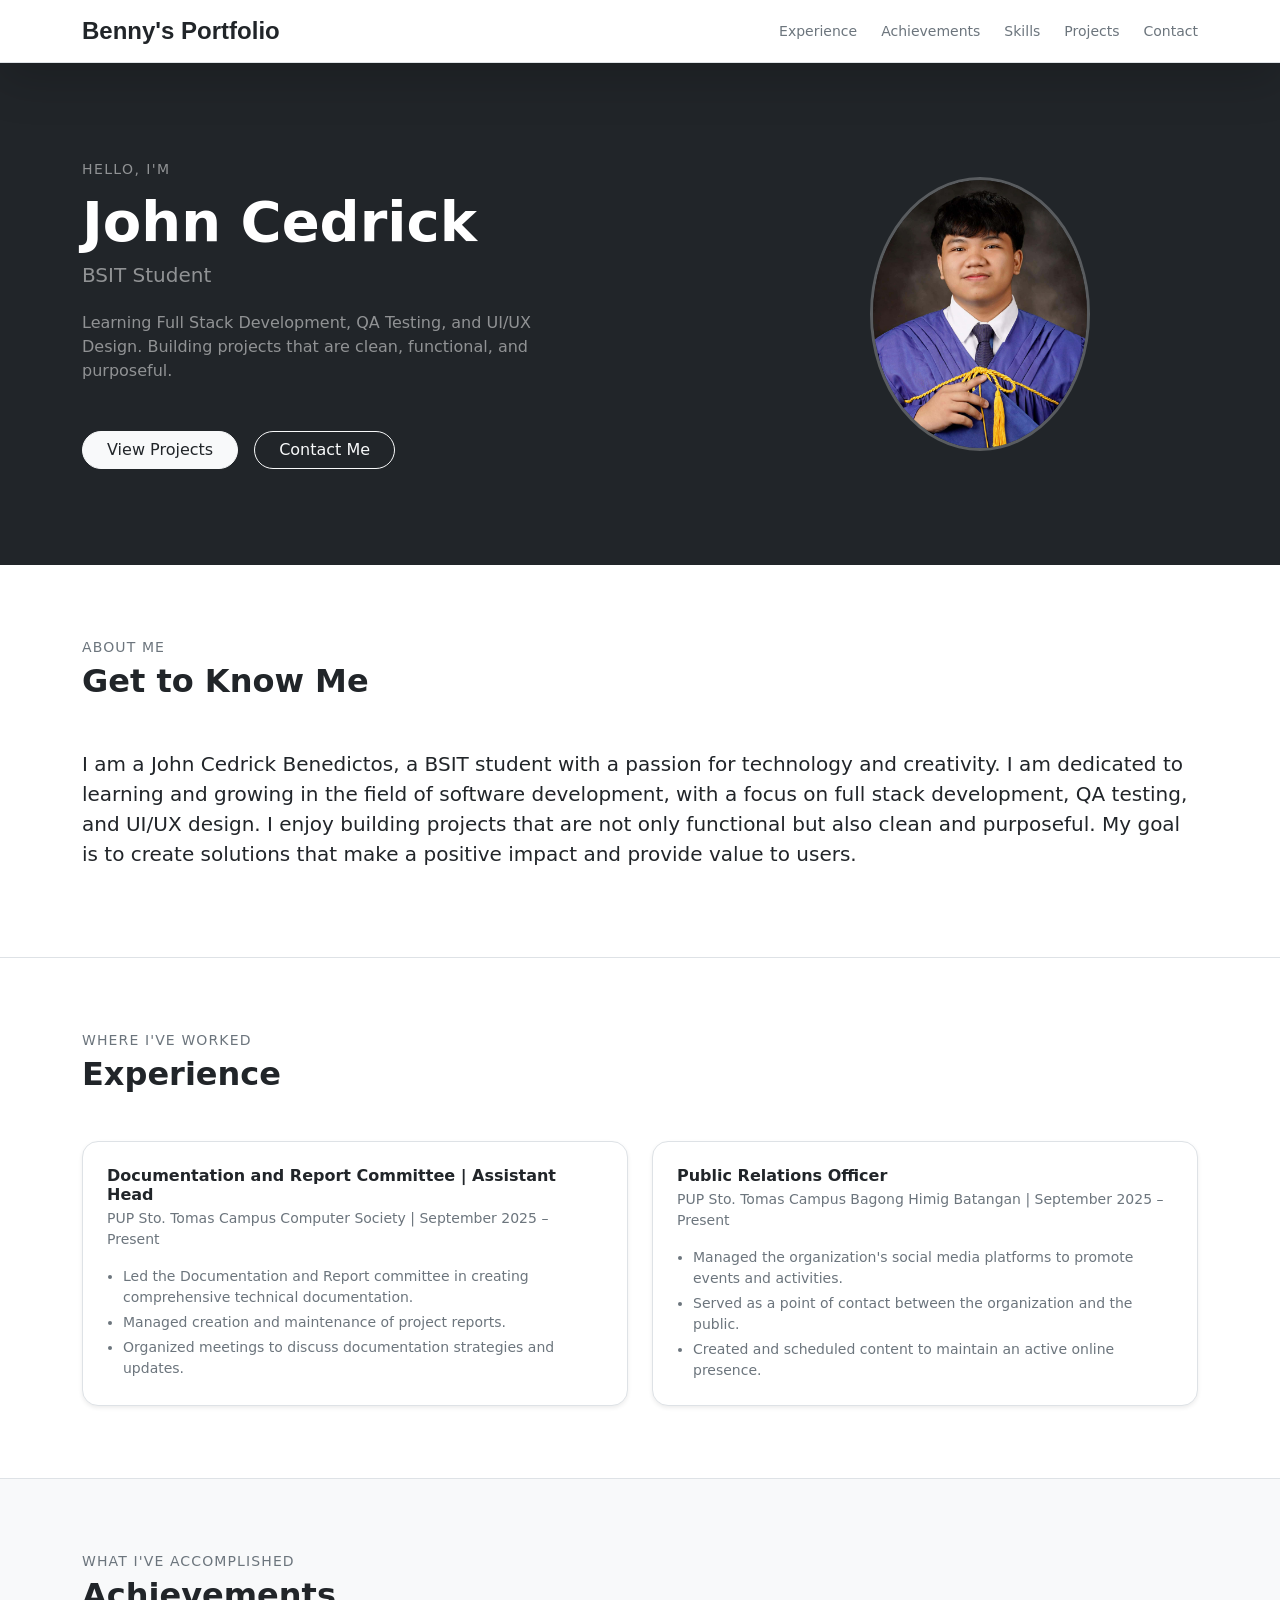
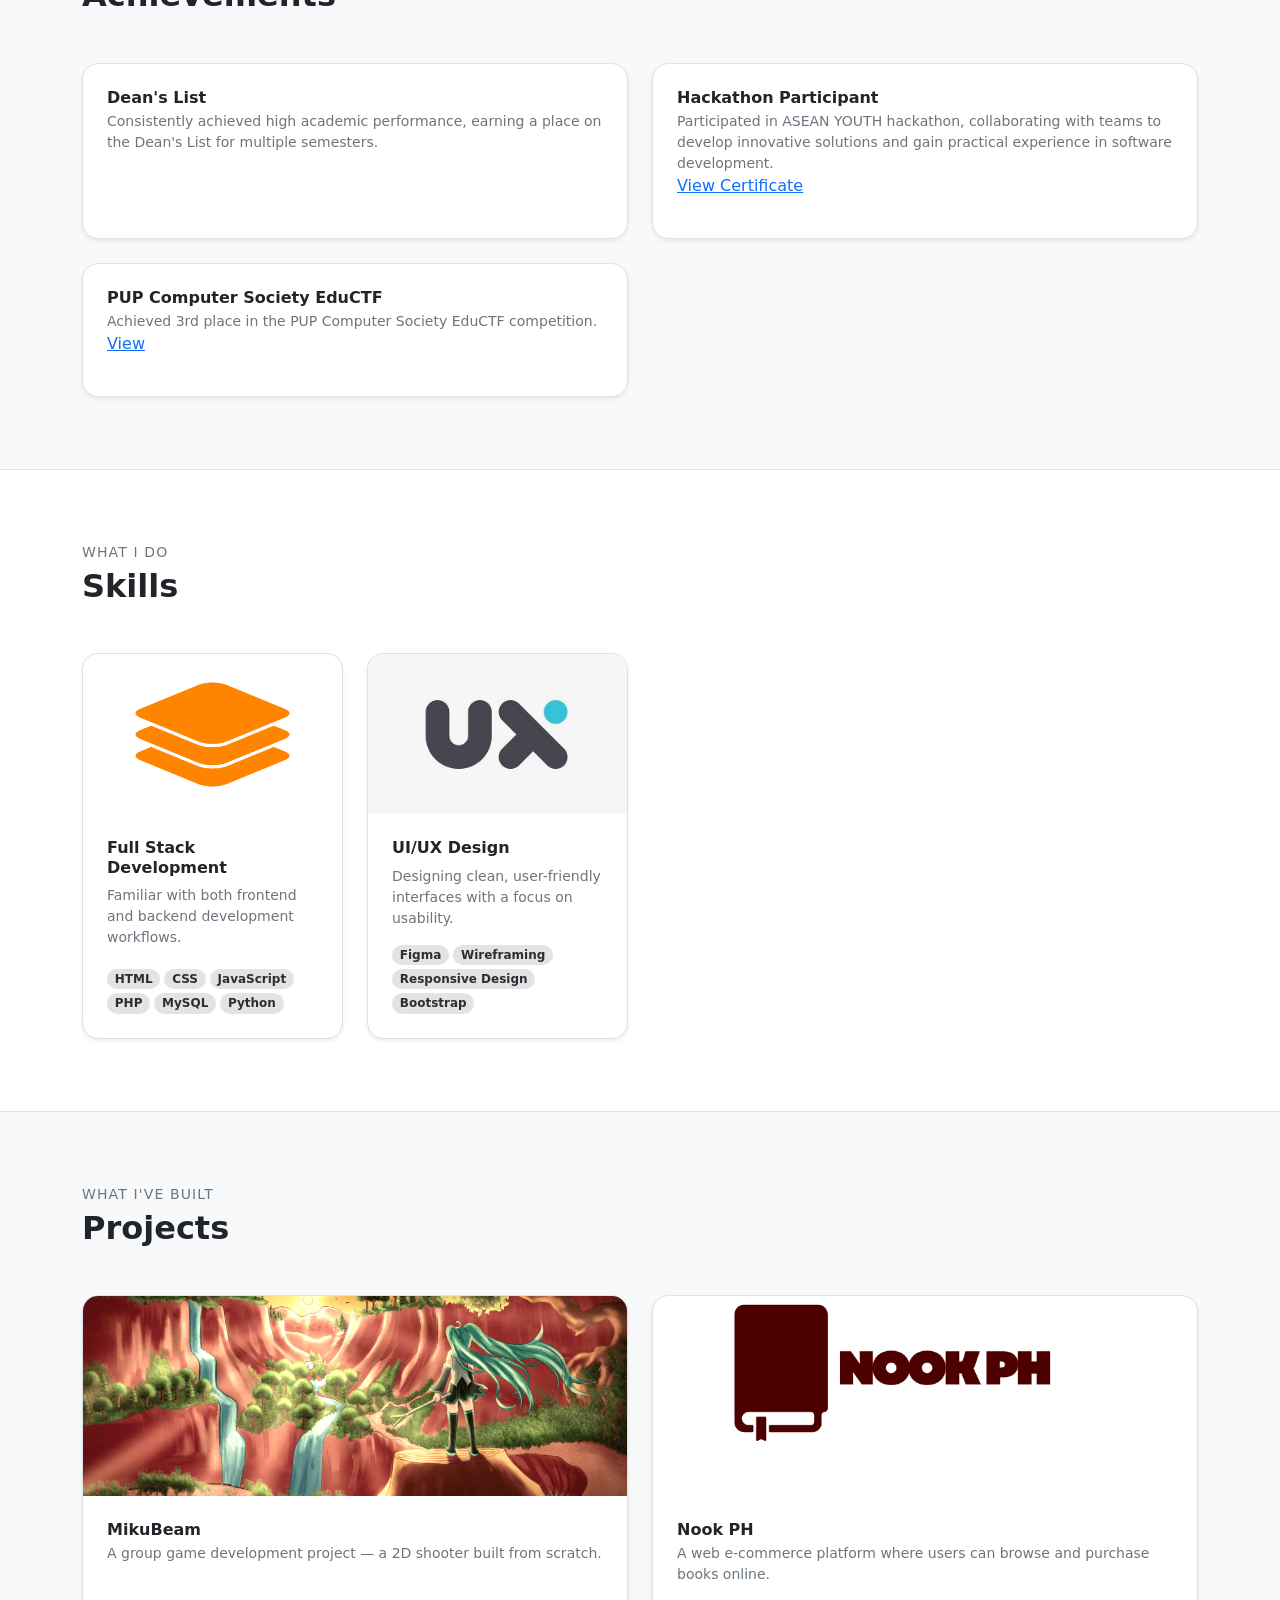
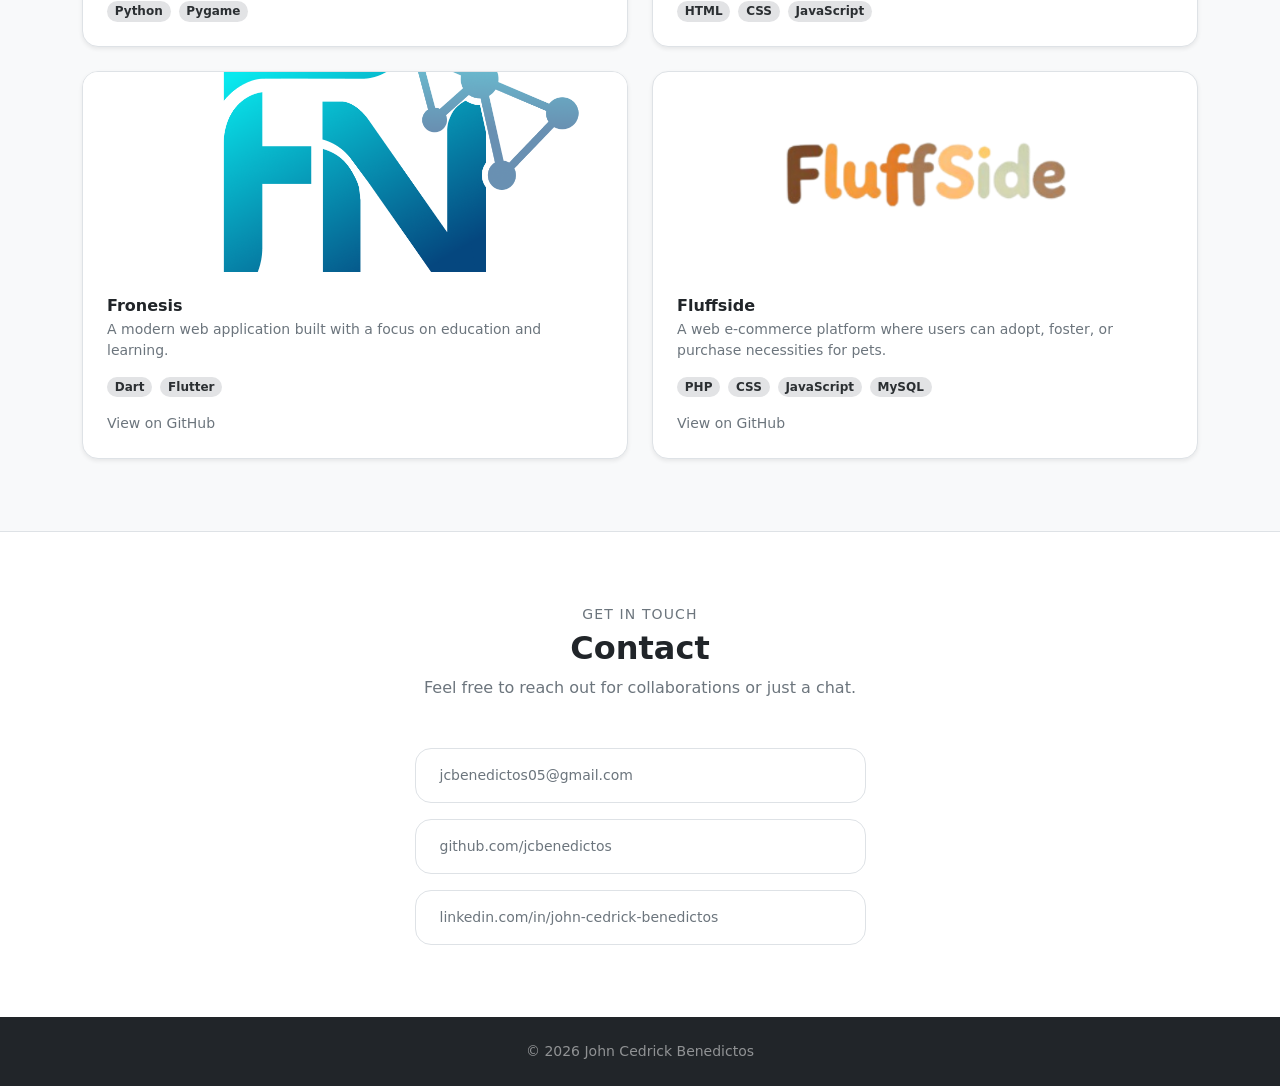
==== commit b07a2369: "add" ====
--- a/index.html
+++ b/index.html
@@ -52,6 +52,15 @@
         </div>
     </section>
 
+    <div id="aboutme" class="py-5 bg-white border-bottom">
+        <div class="container py-4">
+            <p class="text-secondary text-uppercase fw-medium small mb-1" style="letter-spacing:.08em;">About Me</p>
+            <h2 class="fw-bold mb-5">Get to Know Me</h2>
+            <p class="lead">I am a John Cedrick Benedictos, a BSIT student with a passion for technology and creativity. I am dedicated to learning and growing in the field of software development, with a focus on full stack development, QA testing, and UI/UX design. I enjoy building projects that are not only functional but also clean and purposeful. My goal is to create solutions that make a positive impact and provide value to users.
+            </p>
+        </div>
+    </div>
+
     <section id="experience" class="py-5 bg-white border-bottom">
         <div class="container py-4">
             <p class="text-secondary text-uppercase fw-medium small mb-1" style="letter-spacing:.08em;">Where I've
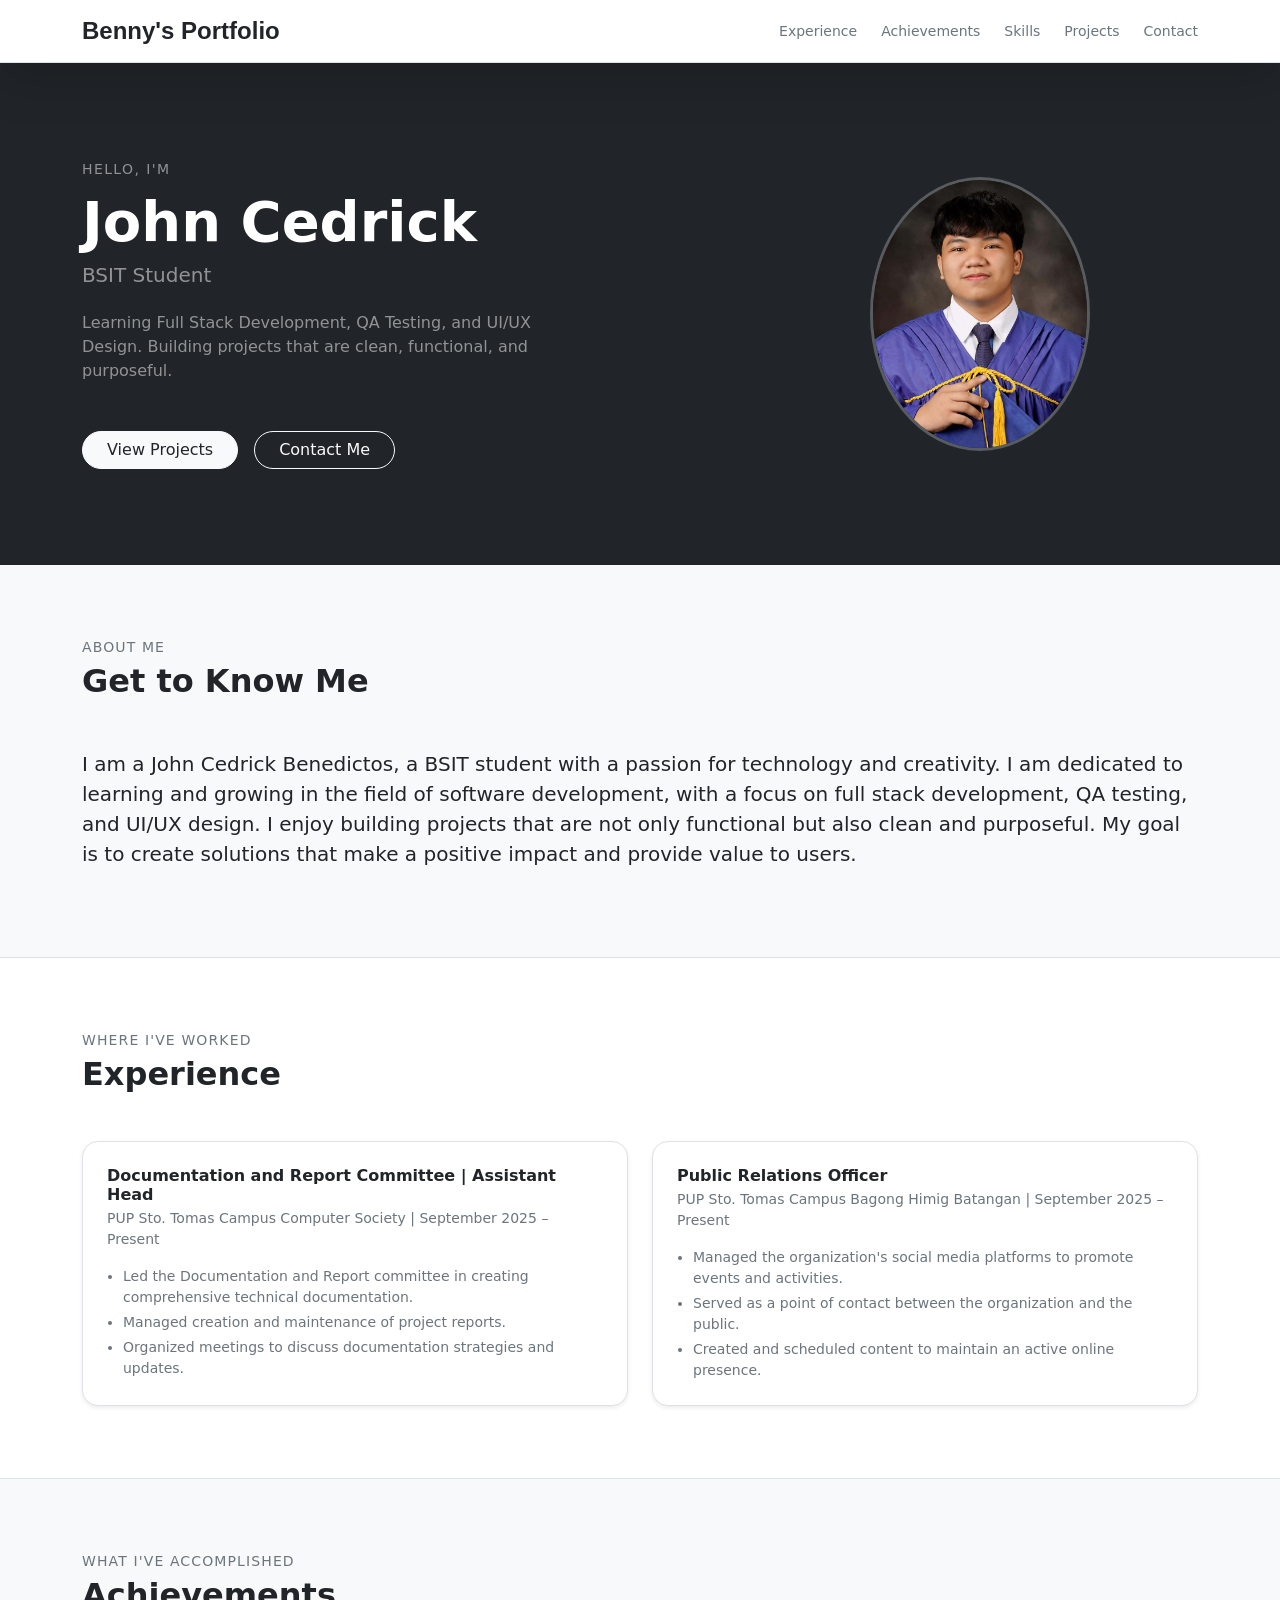
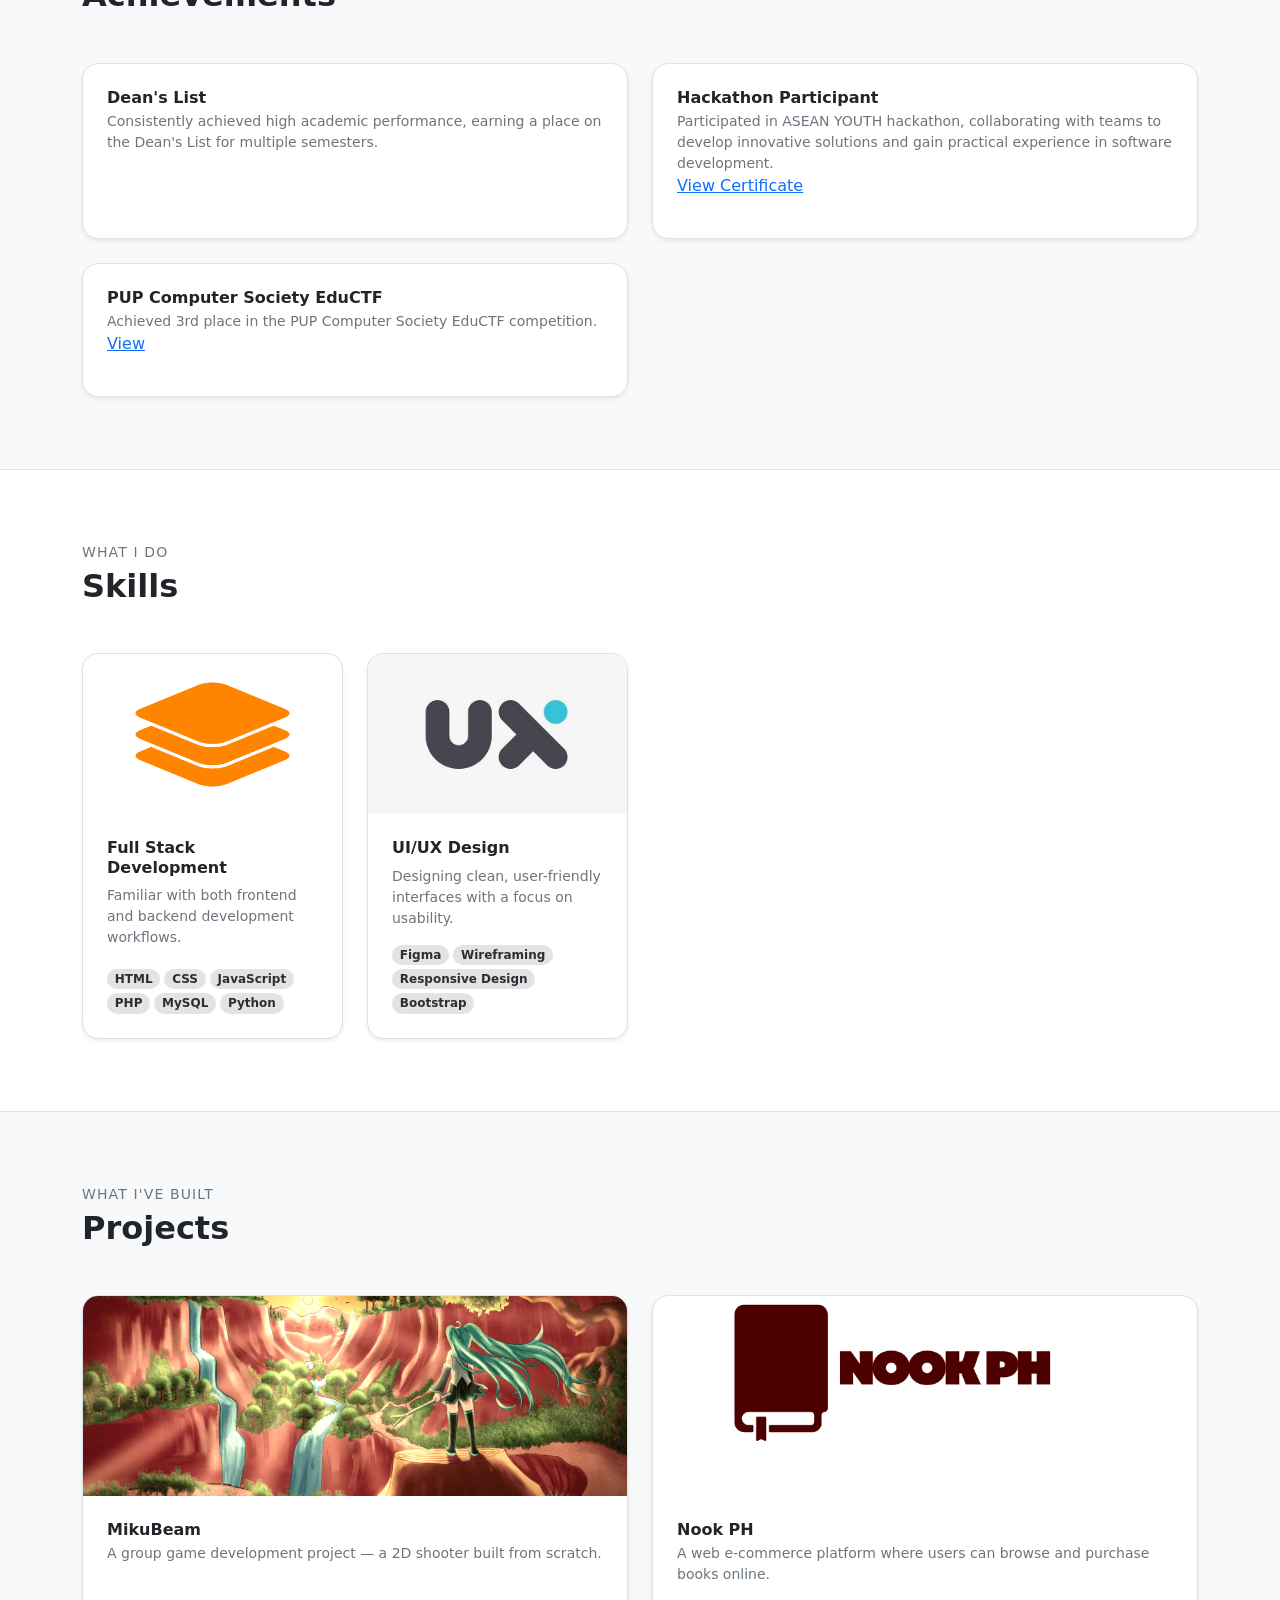
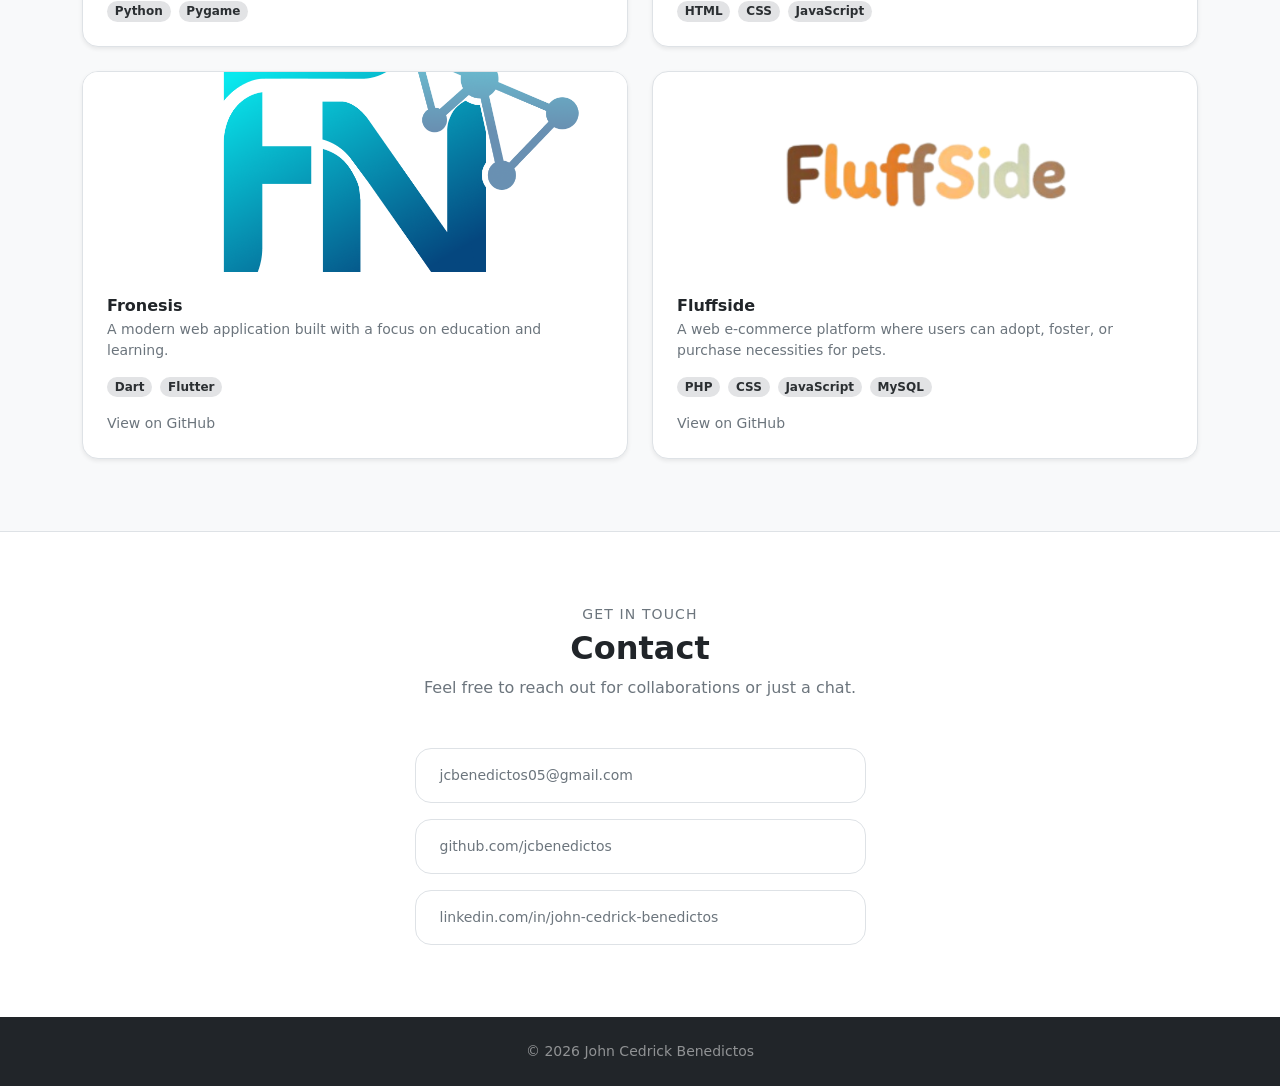
==== commit 85f959f7: "67" ====
--- a/index.html
+++ b/index.html
@@ -52,7 +52,7 @@
         </div>
     </section>
 
-    <div id="aboutme" class="py-5 bg-white border-bottom">
+    <div id="aboutme" class="py-5 bg-light border-bottom">
         <div class="container py-4">
             <p class="text-secondary text-uppercase fw-medium small mb-1" style="letter-spacing:.08em;">About Me</p>
             <h2 class="fw-bold mb-5">Get to Know Me</h2>
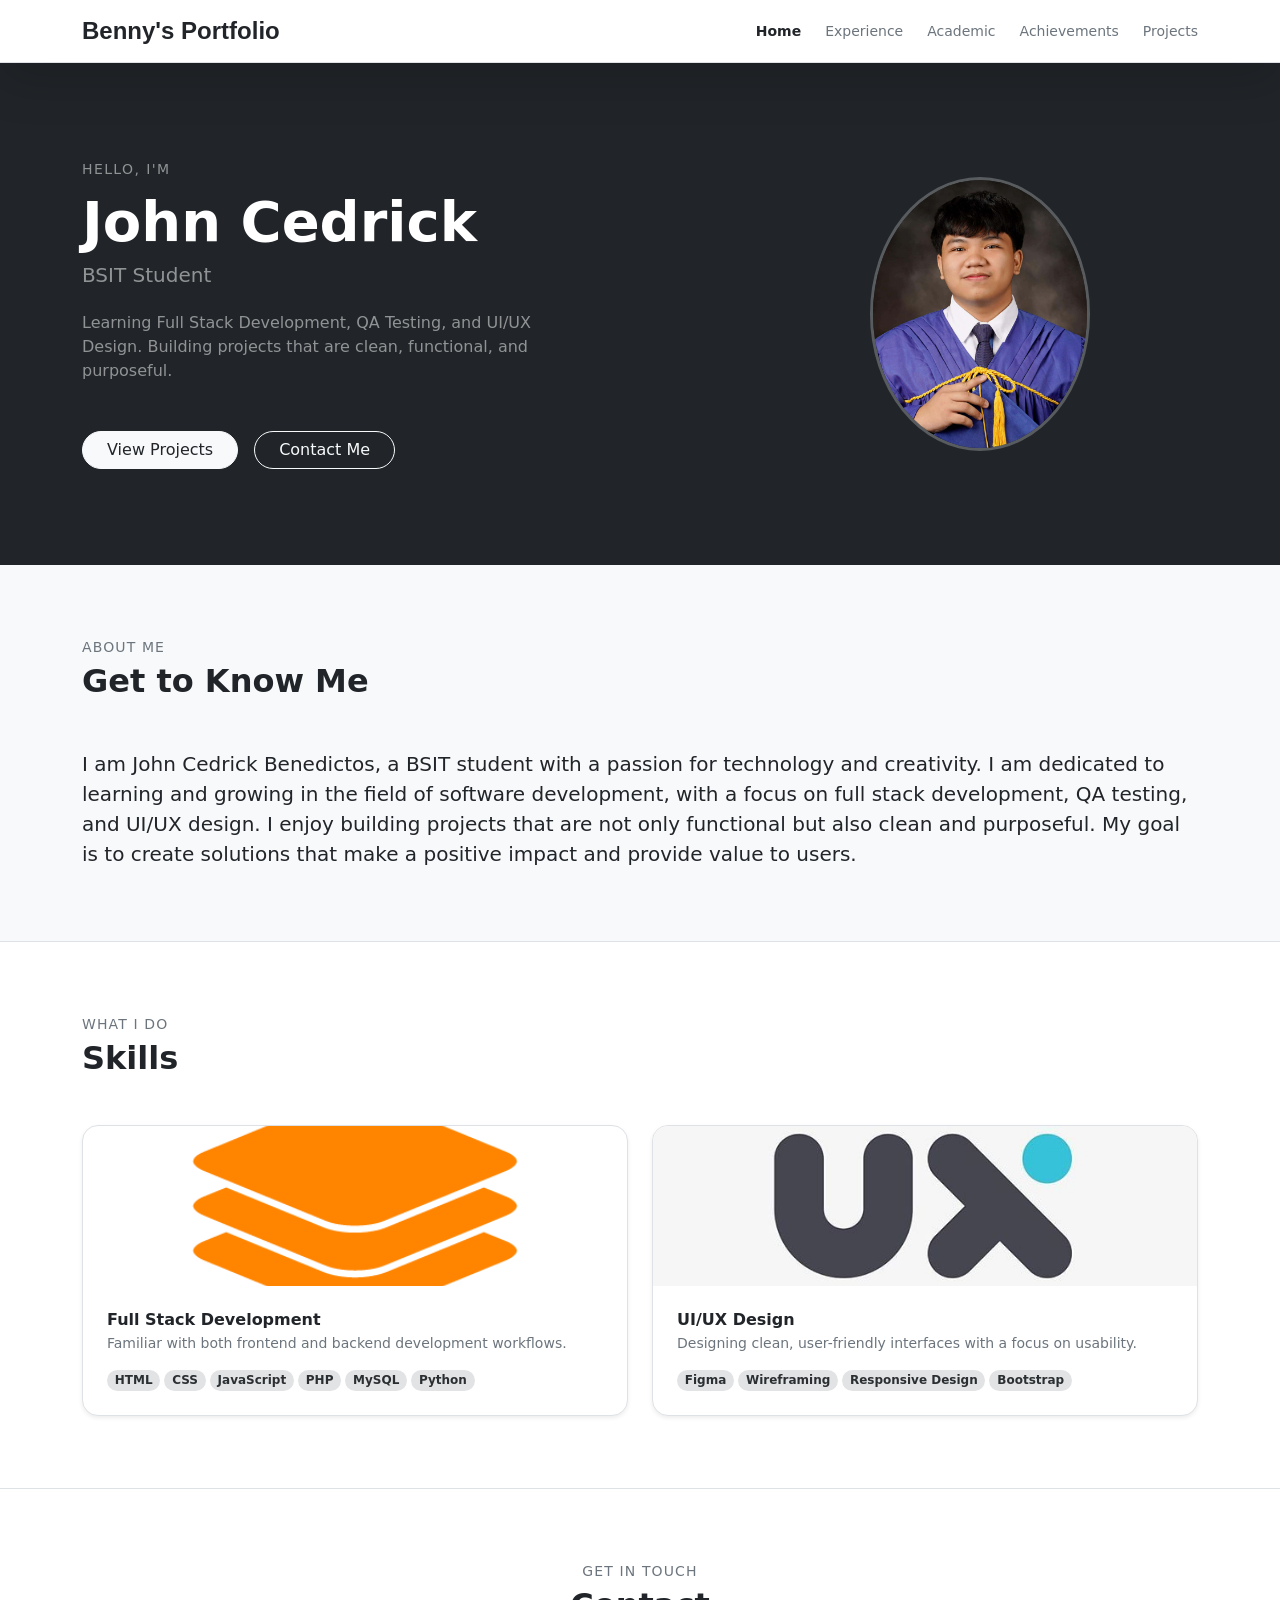
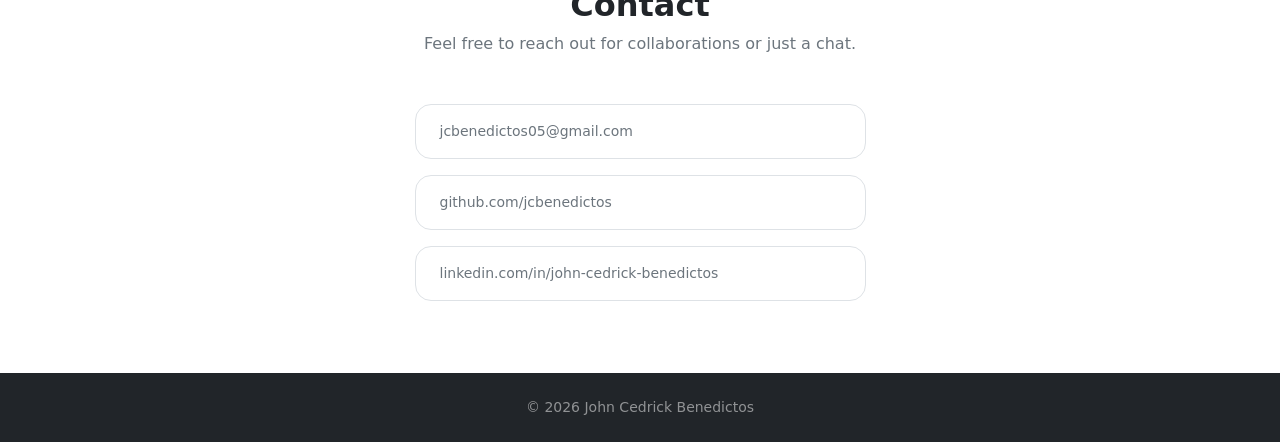
==== commit 2779a6a3: "Added New Page(academic and achievement" ====
--- a/index.html
+++ b/index.html
@@ -2,25 +2,25 @@
 <html lang="en">
 
 <head>
-    <meta charset="UTF-8"/>
-    <meta name="viewport" content="width=device-width, initial-scale=1"/>
-    <title>Benny's Portfolio</title>
-    <link rel="icon" href="assets/img/Logo.png"/>
-    <link href="https://cdn.jsdelivr.net/npm/bootstrap@5.3.8/dist/css/bootstrap.min.css" rel="stylesheet"/>
-    <link href="assets/css/style.css" rel="stylesheet"/>
+    <meta charset="UTF-8" />
+    <meta name="viewport" content="width=device-width, initial-scale=1" />
+    <title>Home | Benny's Portfolio</title>
+    <link rel="icon" href="assets/img/Logo.png" />
+    <link href="https://cdn.jsdelivr.net/npm/bootstrap@5.3.8/dist/css/bootstrap.min.css" rel="stylesheet" />
+    <link href="assets/css/style.css" rel="stylesheet" />
 </head>
 
 <body class="bg-white">
 
     <nav class="navbar bg-white border-bottom sticky-top shadow-lg">
         <div class="container">
-            <span class="navbar-brand fw-semibold text-dark poppins">Benny's Portfolio</span>
-            <div class="d-flex gap-4">
-                <a href="#experience" class="text-decoration-none text-secondary small fw-medium">Experience</a>
-                <a href="#achievements" class="text-decoration-none text-secondary small fw-medium">Achievements</a>
-                <a href="#skills" class="text-decoration-none text-secondary small fw-medium">Skills</a>
-                <a href="#projects" class="text-decoration-none text-secondary small fw-medium">Projects</a>
-                <a href="#contact" class="text-decoration-none text-secondary small fw-medium">Contact</a>
+            <a href="index.html" class="navbar-brand fw-semibold text-dark poppins">Benny's Portfolio</a>
+            <div class="d-flex flex-wrap gap-4">
+                <a href="index.html" class="text-decoration-none small fw-medium text-dark fw-bold">Home</a>
+                <a href="experience.html" class="text-decoration-none small fw-medium text-secondary">Experience</a>
+                <a href="academic.html" class="text-decoration-none small fw-medium text-secondary">Academic</a>
+                <a href="achievements.html" class="text-decoration-none small fw-medium text-secondary">Achievements</a>
+                <a href="projects.html" class="text-decoration-none small fw-medium text-secondary">Projects</a>
             </div>
         </div>
     </nav>
@@ -38,7 +38,7 @@
                         functional, and purposeful.
                     </p>
                     <div class="d-flex gap-3">
-                        <a href="#projects" class="btn btn-light text-dark rounded-pill px-4 fw-medium">View
+                        <a href="projects.html" class="btn btn-light text-dark rounded-pill px-4 fw-medium">View
                             Projects</a>
                         <a href="#contact" class="btn btn-outline-light rounded-pill px-4">Contact Me</a>
                     </div>
@@ -52,98 +52,17 @@
         </div>
     </section>
 
-    <div id="aboutme" class="py-5 bg-light border-bottom">
+    <section id="aboutme" class="py-5 bg-light border-bottom">
         <div class="container py-4">
             <p class="text-secondary text-uppercase fw-medium small mb-1" style="letter-spacing:.08em;">About Me</p>
             <h2 class="fw-bold mb-5">Get to Know Me</h2>
-            <p class="lead">I am a John Cedrick Benedictos, a BSIT student with a passion for technology and creativity. I am dedicated to learning and growing in the field of software development, with a focus on full stack development, QA testing, and UI/UX design. I enjoy building projects that are not only functional but also clean and purposeful. My goal is to create solutions that make a positive impact and provide value to users.
-            </p>
-        </div>
-    </div>
-
-    <section id="experience" class="py-5 bg-white border-bottom">
-        <div class="container py-4">
-            <p class="text-secondary text-uppercase fw-medium small mb-1" style="letter-spacing:.08em;">Where I've
-                Worked</p>
-            <h2 class="fw-bold mb-5">Experience</h2>
-            <div class="row g-4 align-items-stretch">
-                <div class="col-md-6">
-                    <div class="card border rounded-4 h-100 shadow-sm">
-                        <div class="card-body p-4">
-                            <h6 class="fw-semibold mb-1">Documentation and Report Committee | Assistant Head</h6>
-                            <p class="text-secondary small mb-3">PUP Sto. Tomas Campus Computer Society | September 2025
-                                – Present</p>
-                            <ul class="text-secondary small mb-0 ps-3">
-                                <li class="mb-1">Led the Documentation and Report committee in creating comprehensive
-                                    technical
-                                    documentation.</li>
-                                <li class="mb-1">Managed creation and maintenance of project reports.</li>
-                                <li>Organized meetings to discuss documentation strategies and updates.</li>
-                            </ul>
-                        </div>
-                    </div>
-                </div>
-                <div class="col-md-6">
-                    <div class="card border rounded-4 h-100 shadow-sm">
-                        <div class="card-body p-4">
-                            <h6 class="fw-semibold mb-1">Public Relations Officer</h6>
-                            <p class="text-secondary small mb-3">PUP Sto. Tomas Campus Bagong Himig Batangan | September
-                                2025 – Present</p>
-                            <ul class="text-secondary small mb-0 ps-3">
-                                <li class="mb-1">Managed the organization's social media platforms to promote events and
-                                    activities.</li>
-                                <li class="mb-1">Served as a point of contact between the organization and the public.
-                                </li>
-                                <li>Created and scheduled content to maintain an active online presence.</li>
-                            </ul>
-                        </div>
-                    </div>
-                </div>
-            </div>
-        </div>
-    </section>
-
-    <section id="achievements" class="py-5 bg-light border-bottom">
-        <div class="container py-4">
-            <p class="text-secondary text-uppercase fw-medium small mb-1" style="letter-spacing:.08em;">What I've
-                Accomplished</p>
-            <h2 class="fw-bold mb-5">Achievements</h2>
-            <div class="row g-4 align-items-stretch">
-                <div class="col-md-6">
-                    <div class="card border rounded-4 h-100 shadow-sm">
-                        <div class="card-body p-4">
-                            <h6 class="fw-semibold mb-1">Dean's List</h6>
-                            <p class="text-secondary small mb-0">Consistently achieved high academic performance,
-                                earning a
-                                place on the Dean's List for multiple semesters.</p>
-                        </div>
-                    </div>
-                </div>
-                <div class="col-md-6">
-                    <div class="card border rounded-4 h-100 shadow-sm">
-                        <div class="card-body p-4">
-                            <h6 class="fw-semibold mb-1">Hackathon Participant</h6>
-                            <p class="text-secondary small mb-0">Participated in ASEAN YOUTH hackathon, collaborating
-                                with teams
-                                to develop innovative solutions and gain practical experience in software development.
-                            </p>
-                            <p><a href="https://www.virtualbadge.io/certificate-validator?credential=a45b8878-f7ba-4726-ac43-d68487624191"
-                                    target="_blank" class="text-decoration-underline">View Certificate</a></p>
-                        </div>
-                    </div>
-                </div>
-                <div class="col-md-6">
-                    <div class="card border rounded-4 h-100 shadow-sm">
-                        <div class="card-body p-4">
-                            <h6 class="fw-semibold mb-1">PUP Computer Society EduCTF</h6>
-                            <p class="text-secondary small mb-0">Achieved 3rd place in the PUP Computer Society EduCTF
-                                competition.</p>
-                            <p><a href="https://www.facebook.com/photo/?fbid=1570860725044762&set=pcb.1570860751711426"
-                                    target="_blank" class="text-decoration-underline">View</a></p>
-                        </div>
-                    </div>
-                </div>
-            </div>
+            <p class="lead mb-0">I am John Cedrick Benedictos, a BSIT student with a passion for technology and
+                creativity.
+                I am dedicated to learning and growing in the field of software development, with a focus on full stack
+                development, QA testing, and UI/UX design. I enjoy building projects that are not only functional but
+                also
+                clean and purposeful. My goal is to create solutions that make a positive impact and provide value to
+                users.</p>
         </div>
     </section>
 
@@ -151,141 +70,44 @@
         <div class="container py-4">
             <p class="text-secondary text-uppercase fw-medium small mb-1" style="letter-spacing:.08em;">What I Do</p>
             <h2 class="fw-bold mb-5">Skills</h2>
-            <div class="row g-4">
-                <div class="col-md-3">
+            <div class="row g-4 align-items-stretch">
+                <div class="col-md-6">
                     <div class="card border rounded-4 h-100 overflow-hidden shadow-sm">
                         <img src="assets/img/FullStack.png" class="card-img-top object-fit-cover" style="height:160px;"
                             alt="Full Stack Development" />
                         <div class="card-body p-4 d-flex flex-column">
-                            <h6 class="fw-semibold mb-2">Full Stack Development</h6>
-                            <p class="text-secondary small mb-3">Familiar with both frontend and backend development
-                                workflows.</p>
-                            <div class="d-flex flex-wrap gap-1 mt-auto">
-                                <span class="badge bg-secondary-subtle text-secondary-emphasis rounded-pill">HTML</span>
-                                <span class="badge bg-secondary-subtle text-secondary-emphasis rounded-pill">CSS</span>
-                                <span
-                                    class="badge bg-secondary-subtle text-secondary-emphasis rounded-pill">JavaScript</span>
-                                <span class="badge bg-secondary-subtle text-secondary-emphasis rounded-pill">PHP</span>
-                                <span
-                                    class="badge bg-secondary-subtle text-secondary-emphasis rounded-pill">MySQL</span>
-                                <span class="badge bg-secondary-subtle text-secondary-emphasis rounded-pill">Python</span>
+                            <h6 class="fw-semibold mb-1">Full Stack Development</h6>
+                            <p class="text-secondary small mb-3 flex-grow-1">Familiar with both frontend and backend
+                                development workflows.</p>
+                            <div class="d-flex flex-wrap gap-1 mt-auto"><span
+                                    class="badge bg-secondary-subtle text-secondary-emphasis rounded-pill">HTML</span><span
+                                    class="badge bg-secondary-subtle text-secondary-emphasis rounded-pill">CSS</span><span
+                                    class="badge bg-secondary-subtle text-secondary-emphasis rounded-pill">JavaScript</span><span
+                                    class="badge bg-secondary-subtle text-secondary-emphasis rounded-pill">PHP</span><span
+                                    class="badge bg-secondary-subtle text-secondary-emphasis rounded-pill">MySQL</span><span
+                                    class="badge bg-secondary-subtle text-secondary-emphasis rounded-pill">Python</span>
                             </div>
                         </div>
                     </div>
                 </div>
-                <div class="col-md-3">
+                <div class="col-md-6">
                     <div class="card border rounded-4 h-100 overflow-hidden shadow-sm">
                         <img src="assets/img/UIUX.jpg" class="card-img-top object-fit-cover" style="height:160px;"
                             alt="UI/UX Design" />
                         <div class="card-body p-4 d-flex flex-column">
-                            <h6 class="fw-semibold mb-2">UI/UX Design</h6>
-                            <p class="text-secondary small mb-3">Designing clean, user-friendly interfaces with a focus
-                                on usability.</p>
-                            <div class="d-flex flex-wrap gap-1 mt-auto">
-                                <span
-                                    class="badge bg-secondary-subtle text-secondary-emphasis rounded-pill">Figma</span>
-                                <span
-                                    class="badge bg-secondary-subtle text-secondary-emphasis rounded-pill">Wireframing</span>
-                                <span class="badge bg-secondary-subtle text-secondary-emphasis rounded-pill">Responsive
-                                    Design</span>
-                                <span
+                            <h6 class="fw-semibold mb-1">UI/UX Design</h6>
+                            <p class="text-secondary small mb-3 flex-grow-1">Designing clean, user-friendly interfaces
+                                with a focus on usability.</p>
+                            <div class="d-flex flex-wrap gap-1 mt-auto"><span
+                                    class="badge bg-secondary-subtle text-secondary-emphasis rounded-pill">Figma</span><span
+                                    class="badge bg-secondary-subtle text-secondary-emphasis rounded-pill">Wireframing</span><span
+                                    class="badge bg-secondary-subtle text-secondary-emphasis rounded-pill">Responsive
+                                    Design</span><span
                                     class="badge bg-secondary-subtle text-secondary-emphasis rounded-pill">Bootstrap</span>
                             </div>
                         </div>
                     </div>
                 </div>
-            </div>
-        </div>
-    </section>
-
-    <section id="projects" class="py-5 bg-light border-bottom">
-        <div class="container py-4">
-            <p class="text-secondary text-uppercase fw-medium small mb-1" style="letter-spacing:.08em;">What I've Built
-            </p>
-            <h2 class="fw-bold mb-5">Projects</h2>
-            <div class="row g-4 align-items-stretch">
-
-                <div class="col-md-6">
-                    <div class="card border rounded-4 h-100 overflow-hidden shadow-sm">
-                        <img src="assets/img/Mikubeam.png" class="card-img-top object-fit-cover" style="height:200px;"
-                            alt="MikuBeam" />
-                        <div class="card-body p-4 d-flex flex-column">
-                            <h6 class="fw-semibold mb-1">MikuBeam</h6>
-                            <p class="text-secondary small mb-3 flex-grow-1">A group game development project — a 2D
-                                shooter built from scratch.</p>
-                            <div class="d-flex gap-2 flex-wrap">
-                                <span
-                                    class="badge bg-secondary-subtle text-secondary-emphasis rounded-pill">Python</span>
-                                <span
-                                    class="badge bg-secondary-subtle text-secondary-emphasis rounded-pill">Pygame</span>
-                            </div>
-                        </div>
-                    </div>
-                </div>
-
-                <div class="col-md-6">
-                    <div class="card border rounded-4 h-100 overflow-hidden shadow-sm">
-                        <img src="assets/img/Nook.png" class="card-img-top object-fit-cover" style="height:200px;"
-                            alt="Nook PH" />
-                        <div class="card-body p-4 d-flex flex-column">
-                            <h6 class="fw-semibold mb-1">Nook PH</h6>
-                            <p class="text-secondary small mb-3 flex-grow-1">A web e-commerce platform where users can
-                                browse and purchase books online.</p>
-                            <div class="d-flex gap-2 flex-wrap">
-                                <span class="badge bg-secondary-subtle text-secondary-emphasis rounded-pill">HTML</span>
-                                <span class="badge bg-secondary-subtle text-secondary-emphasis rounded-pill">CSS</span>
-                                <span
-                                    class="badge bg-secondary-subtle text-secondary-emphasis rounded-pill">JavaScript</span>
-                            </div>
-                        </div>
-                    </div>
-                </div>
-
-                <div class="col-md-6">
-                    <div class="card border rounded-4 h-100 overflow-hidden shadow-sm">
-                        <img src="assets/img/Fronesis.png" class="card-img-top object-fit-cover" style="height:200px;"
-                            alt="Fronesis" />
-                        <div class="card-body p-4 d-flex flex-column">
-                            <h6 class="fw-semibold mb-1">Fronesis</h6>
-                            <p class="text-secondary small mb-3 flex-grow-1">A modern web application built with a focus
-                                on education and learning.</p>
-                            <div class="d-flex gap-2 flex-wrap mb-3">
-                                <span class="badge bg-secondary-subtle text-secondary-emphasis rounded-pill">Dart</span>
-                                <span
-                                    class="badge bg-secondary-subtle text-secondary-emphasis rounded-pill">Flutter</span>
-                            </div>
-                            <a href="https://github.com/MarckJedrickMabalot/Fronesis.git" target="_blank"
-                                class="text-secondary small text-decoration-none">
-                                View on GitHub
-                            </a>
-                        </div>
-                    </div>
-                </div>
-
-                <div class="col-md-6">
-                    <div class="card border rounded-4 h-100 overflow-hidden shadow-sm">
-                        <img src="assets/img/Fluffside.png" class="card-img-top object-fit-cover" style="height:200px;"
-                            alt="Fluffside" />
-                        <div class="card-body p-4 d-flex flex-column">
-                            <h6 class="fw-semibold mb-1">Fluffside</h6>
-                            <p class="text-secondary small mb-3 flex-grow-1">A web e-commerce platform where users can
-                                adopt, foster, or purchase necessities for pets.</p>
-                            <div class="d-flex gap-2 flex-wrap mb-3">
-                                <span class="badge bg-secondary-subtle text-secondary-emphasis rounded-pill">PHP</span>
-                                <span class="badge bg-secondary-subtle text-secondary-emphasis rounded-pill">CSS</span>
-                                <span
-                                    class="badge bg-secondary-subtle text-secondary-emphasis rounded-pill">JavaScript</span>
-                                <span
-                                    class="badge bg-secondary-subtle text-secondary-emphasis rounded-pill">MySQL</span>
-                            </div>
-                            <a href="https://github.com/jcbenedictos/Fluffside.git" target="_blank"
-                                class="text-secondary small text-decoration-none">
-                                View on GitHub
-                            </a>
-                        </div>
-                    </div>
-                </div>
-
             </div>
         </div>
     </section>
@@ -299,26 +121,26 @@
                     <h2 class="fw-bold mb-2">Contact</h2>
                     <p class="text-secondary mb-5">Feel free to reach out for collaborations or just a chat.</p>
                     <div class="vstack gap-3 text-start">
-                        <div class="d-flex align-items-center gap-3 border rounded-4 px-4 py-3">
-                            <span class="text-secondary small">jcbenedictos05@gmail.com</span>
-                        </div>
-                        <a href="https://github.com/jcbenedictos" target="_blank"
-                            class="d-flex align-items-center gap-3 border rounded-4 px-4 py-3 text-decoration-none">
-                            <span class="text-secondary small">github.com/jcbenedictos</span>
-                        </a>
+                        <div class="d-flex align-items-center gap-3 border rounded-4 px-4 py-3 text-decoration-none">
+                            <span class="text-secondary small">jcbenedictos05@gmail.com</span></div>
+                        <a href="https://github.com/jcbenedictos" target="_blank" rel="noopener noreferrer"
+                            class="d-flex align-items-center gap-3 border rounded-4 px-4 py-3 text-decoration-none"><span
+                                class="text-secondary small">github.com/jcbenedictos</span></a>
                         <a href="https://www.linkedin.com/in/john-cedrick-benedictos-a9b222416/" target="_blank"
-                            class="d-flex align-items-center gap-3 border rounded-4 px-4 py-3 text-decoration-none">
-                            <span class="text-secondary small">linkedin.com/in/john-cedrick-benedictos</span>
-                        </a>
+                            rel="noopener noreferrer"
+                            class="d-flex align-items-center gap-3 border rounded-4 px-4 py-3 text-decoration-none"><span
+                                class="text-secondary small">linkedin.com/in/john-cedrick-benedictos</span></a>
                     </div>
                 </div>
             </div>
         </div>
     </section>
 
+
     <footer class="bg-dark py-4 text-center">
-        <p class="small mb-0 text-white-50">© 2026 John Cedrick Benedictos</p>
+        <p class="small mb-0 text-white-50">&copy; 2026 John Cedrick Benedictos</p>
     </footer>
 
 </body>
+
 </html>
